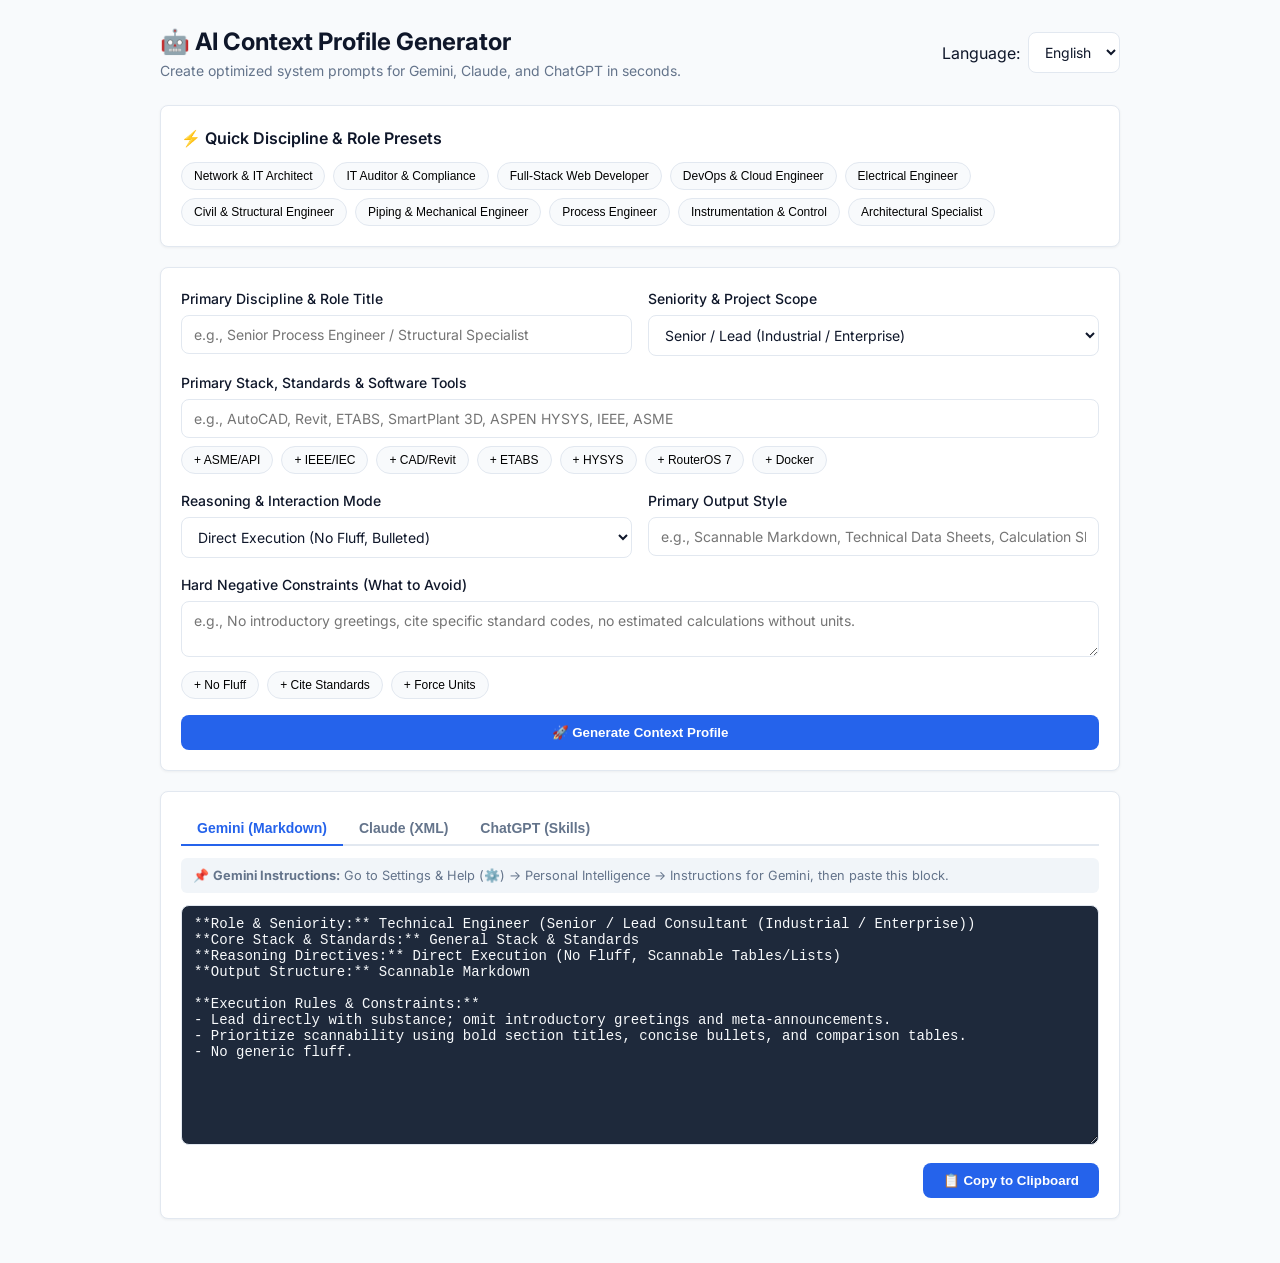
==== index.html @ a072a040 "feat(ui): expand discipline presets and enhance target AI compilers - Add engineering presets (Elect" ====
<!DOCTYPE html>
<html lang="en" dir="ltr">
<head>
  <meta charset="UTF-8">
  <meta name="viewport" content="width=device-width, initial-scale=1.0">
  <title>AI Context Profile Generator</title>
  <link rel="preconnect" href="https://fonts.googleapis.com">
  <link rel="preconnect" href="https://fonts.gstatic.com" crossorigin>
  <link href="https://fonts.googleapis.com/css2?family=Inter:wght@400;500;600;700&family=Vazirmatn:wght@400;500;600;700&display=swap" rel="stylesheet">
  <style>
    :root {
      --primary: #2563eb;
      --primary-hover: #1d4ed8;
      --bg-main: #f8fafc;
      --card-bg: #ffffff;
      --text-main: #0f172a;
      --text-muted: #64748b;
      --border: #e2e8f0;
      --chip-bg: #eff6ff;
      --chip-text: #1e40af;
      --chip-border: #bfdbfe;
      --radius: 8px;
    }

    * { box-sizing: border-box; margin: 0; padding: 0; }
    body {
      font-family: 'Inter', 'Vazirmatn', sans-serif;
      background-color: var(--bg-main);
      color: var(--text-main);
      line-height: 1.5;
      padding: 24px 16px;
    }

    .container { max-width: 960px; margin: 0 auto; }

    header {
      display: flex;
      justify-content: space-between;
      align-items: center;
      margin-bottom: 24px;
      flex-wrap: wrap;
      gap: 12px;
    }

    .title-area h1 { font-size: 1.5rem; font-weight: 700; }
    .title-area p { color: var(--text-muted); font-size: 0.875rem; }

    .lang-select-wrapper { display: flex; align-items: center; gap: 8px; }

    select, input, textarea {
      font-family: inherit;
      width: 100%;
      padding: 10px 12px;
      border: 1px solid var(--border);
      border-radius: var(--radius);
      background-color: #fff;
      color: var(--text-main);
      font-size: 0.875rem;
    }

    select:focus, input:focus, textarea:focus {
      outline: 2px solid var(--primary);
      border-color: transparent;
    }

    .card {
      background: var(--card-bg);
      border: 1px solid var(--border);
      border-radius: var(--radius);
      padding: 20px;
      margin-bottom: 20px;
      box-shadow: 0 1px 3px rgba(0,0,0,0.05);
    }

    .card-title {
      font-size: 1rem;
      font-weight: 600;
      margin-bottom: 12px;
      display: flex;
      align-items: center;
      gap: 8px;
    }

    .presets-group, .chips-group {
      display: flex;
      flex-wrap: wrap;
      gap: 8px;
      margin-top: 8px;
    }

    .preset-btn, .chip-btn {
      background: var(--bg-main);
      border: 1px solid var(--border);
      padding: 6px 12px;
      border-radius: 20px;
      font-size: 0.75rem;
      font-weight: 500;
      cursor: pointer;
      transition: all 0.2s ease;
    }

    .preset-btn:hover, .chip-btn:hover {
      background: var(--chip-bg);
      color: var(--chip-text);
      border-color: var(--chip-border);
    }

    .form-grid {
      display: grid;
      grid-template-columns: 1fr 1fr;
      gap: 16px;
    }

    @media (max-width: 640px) {
      .form-grid { grid-template-columns: 1fr; }
    }

    .form-group { margin-bottom: 16px; }

    .form-group label {
      display: block;
      font-size: 0.875rem;
      font-weight: 500;
      margin-bottom: 6px;
    }

    .platform-tabs {
      display: flex;
      border-bottom: 2px solid var(--border);
      margin-bottom: 12px;
    }

    .tab-btn {
      padding: 8px 16px;
      border: none;
      background: none;
      font-weight: 600;
      font-size: 0.875rem;
      color: var(--text-muted);
      cursor: pointer;
      border-bottom: 2px solid transparent;
      margin-bottom: -2px;
    }

    .tab-btn.active {
      color: var(--primary);
      border-bottom-color: var(--primary);
    }

    .platform-instruction {
      font-size: 0.8rem;
      color: var(--text-muted);
      background: #f1f5f9;
      padding: 8px 12px;
      border-radius: 6px;
      margin-bottom: 12px;
    }

    textarea.output-box {
      font-family: monospace;
      min-height: 240px;
      resize: vertical;
      background-color: #1e293b;
      color: #f8fafc;
    }

    .actions {
      display: flex;
      justify-content: flex-end;
      gap: 12px;
      margin-top: 12px;
    }

    .btn-primary {
      background-color: var(--primary);
      color: #fff;
      border: none;
      padding: 10px 20px;
      border-radius: var(--radius);
      font-weight: 600;
      cursor: pointer;
      transition: background 0.2s;
    }

    .btn-primary:hover { background-color: var(--primary-hover); }

    [dir="rtl"] { direction: rtl; font-family: 'Vazirmatn', sans-serif; }
  </style>
</head>
<body>

  <div class="container">
    <header>
      <div class="title-area">
        <h1 data-i18n="app_title">🤖 AI Context Profile Generator</h1>
        <p data-i18n="app_subtitle">Create optimized system prompts for Gemini, Claude, and ChatGPT in seconds.</p>
      </div>
      <div class="lang-select-wrapper">
        <label for="langSelect" data-i18n="label_language">Language:</label>
        <select id="langSelect" style="width: auto;">
          <option value="en">English</option>
          <option value="fa">فارسی</option>
        </select>
      </div>
    </header>

    <!-- Quick Presets -->
    <div class="card">
      <div class="card-title" data-i18n="title_presets">⚡ Quick Discipline & Role Presets</div>
      <div class="presets-group">
        <!-- IT & Software -->
        <button class="preset-btn" onclick="applyPreset('net_architect')" data-i18n="preset_net_arch">Network & IT Architect</button>
        <button class="preset-btn" onclick="applyPreset('it_auditor')" data-i18n="preset_it_auditor">IT Auditor & Compliance</button>
        <button class="preset-btn" onclick="applyPreset('web_dev')" data-i18n="preset_web_dev">Full-Stack Web Developer</button>
        <button class="preset-btn" onclick="applyPreset('devops')" data-i18n="preset_devops">DevOps & Cloud Engineer</button>
        <!-- Engineering Disciplines -->
        <button class="preset-btn" onclick="applyPreset('electrical')" data-i18n="preset_electrical">Electrical Engineer</button>
        <button class="preset-btn" onclick="applyPreset('civil_struct')" data-i18n="preset_civil">Civil & Structural Engineer</button>
        <button class="preset-btn" onclick="applyPreset('piping_mech')" data-i18n="preset_piping">Piping & Mechanical Engineer</button>
        <button class="preset-btn" onclick="applyPreset('process_chem')" data-i18n="preset_process">Process Engineer</button>
        <button class="preset-btn" onclick="applyPreset('instrumentation')" data-i18n="preset_inst">Instrumentation & Control</button>
        <button class="preset-btn" onclick="applyPreset('architectural')" data-i18n="preset_arch">Architectural Specialist</button>
      </div>
    </div>

    <!-- Main Form -->
    <div class="card">
      <div class="form-grid">
        <div class="form-group">
          <label for="roleTitle" data-i18n="label_role">Primary Discipline & Role Title</label>
          <input type="text" id="roleTitle" placeholder="e.g., Senior Process Engineer / Structural Specialist">
        </div>
        <div class="form-group">
          <label for="seniority" data-i18n="label_seniority">Seniority & Project Scope</label>
          <select id="seniority">
            <option value="Senior / Lead Consultant (Industrial / Enterprise)" data-i18n="opt_senior">Senior / Lead (Industrial / Enterprise)</option>
            <option value="Mid-Level Project Engineer" data-i18n="opt_mid">Mid-Level Project Engineer</option>
            <option value="Junior / Field Specialist" data-i18n="opt_junior">Junior / Field Specialist</option>
          </select>
        </div>
      </div>

      <div class="form-group">
        <label for="techStack" data-i18n="label_stack">Primary Stack, Standards & Software Tools</label>
        <input type="text" id="techStack" placeholder="e.g., AutoCAD, Revit, ETABS, SmartPlant 3D, ASPEN HYSYS, IEEE, ASME">
        <div class="chips-group">
          <button class="chip-btn" onclick="appendChip('techStack', 'ASME / API Standards')">+ ASME/API</button>
          <button class="chip-btn" onclick="appendChip('techStack', 'IEEE / IEC Standards')">+ IEEE/IEC</button>
          <button class="chip-btn" onclick="appendChip('techStack', 'AutoCAD & Revit')">+ CAD/Revit</button>
          <button class="chip-btn" onclick="appendChip('techStack', 'ETABS & SAP2000')">+ ETABS</button>
          <button class="chip-btn" onclick="appendChip('techStack', 'ASPEN HYSYS')">+ HYSYS</button>
          <button class="chip-btn" onclick="appendChip('techStack', 'MikroTik RouterOS 7.x')">+ RouterOS 7</button>
          <button class="chip-btn" onclick="appendChip('techStack', 'Docker & Compose')">+ Docker</button>
        </div>
      </div>

      <div class="form-grid">
        <div class="form-group">
          <label for="reasoningMode" data-i18n="label_reasoning">Reasoning & Interaction Mode</label>
          <select id="reasoningMode">
            <option value="Direct Execution (No Fluff, Scannable Tables/Lists)" data-i18n="opt_direct">Direct Execution (No Fluff, Bulleted)</option>
            <option value="Chain-of-Thought (Step-by-Step Logic First)" data-i18n="opt_cot">Chain-of-Thought (Logic First)</option>
            <option value="Socratic Review & Security/Safety Audit" data-i18n="opt_socratic">Socratic & Safety/Security Audit</option>
          </select>
        </div>
        <div class="form-group">
          <label for="outputFormat" data-i18n="label_format">Primary Output Style</label>
          <input type="text" id="outputFormat" placeholder="e.g., Scannable Markdown, Technical Data Sheets, Calculation Sheets">
        </div>
      </div>

      <div class="form-group">
        <label for="negativeConstraints" data-i18n="label_constraints">Hard Negative Constraints (What to Avoid)</label>
        <textarea id="negativeConstraints" rows="2" placeholder="e.g., No introductory greetings, cite specific standard codes, no estimated calculations without units."></textarea>
        <div class="chips-group">
          <button class="chip-btn" onclick="appendChip('negativeConstraints', 'No introductory fluff or greetings.')">+ No Fluff</button>
          <button class="chip-btn" onclick="appendChip('negativeConstraints', 'Cite specific standard clauses (ASME/IEEE/ISO).')">+ Cite Standards</button>
          <button class="chip-btn" onclick="appendChip('negativeConstraints', 'Always include engineering units in calculations.')">+ Force Units</button>
        </div>
      </div>

      <button class="btn-primary" style="width: 100%;" onclick="generatePrompt()" data-i18n="btn_generate">🚀 Generate Context Profile</button>
    </div>

    <!-- Output Section -->
    <div class="card">
      <div class="platform-tabs">
        <button class="tab-btn active" id="tab-gemini" onclick="switchPlatform('gemini')">Gemini (Markdown)</button>
        <button class="tab-btn" id="tab-claude" onclick="switchPlatform('claude')">Claude (XML)</button>
        <button class="tab-btn" id="tab-chatgpt" onclick="switchPlatform('chatgpt')">ChatGPT (Skills)</button>
      </div>

      <div id="platformGuide" class="platform-instruction">
        📌 <strong>Gemini Instructions:</strong> Go to Settings & Help (⚙️) → Personal Intelligence → Instructions for Gemini, then paste this block.
      </div>

      <textarea id="outputBox" class="output-box" readonly></textarea>

      <div class="actions">
        <button class="btn-primary" onclick="copyToClipboard()" data-i18n="btn_copy">📋 Copy to Clipboard</button>
      </div>
    </div>
  </div>

  <script>
    let currentPlatform = 'gemini';

    const presets = {
      // IT & Systems
      net_architect: {
        role: "Senior Network & Security Architect",
        seniority: "Senior / Lead Consultant (Industrial / Enterprise)",
        stack: "MikroTik RouterOS 7.x, Sophos XGS, Cisco Catalyst, WireGuard, IPsec, OSPF",
        mode: "Direct Execution (No Fluff, Scannable Tables/Lists)",
        format: "Scannable Markdown with complete CLI commands and network topology tables",
        constraints: "No introductory greetings. No pseudocode. Always specify exact syntax for RouterOS 7."
      },
      it_auditor: {
        role: "Lead IT Auditor & Compliance Specialist",
        seniority: "Senior / Lead Consultant (Industrial / Enterprise)",
        stack: "ISO 27001, NIST CSF, Active Directory, Veeam v13, Linux System Logs",
        mode: "Socratic Review & Security/Safety Audit",
        format: "Structured Audit Matrix (Risk, Severity, Evidence Required, Remediation)",
        constraints: "Focus on risk mitigation and evidence gathering. Avoid generic managerial platitudes."
      },
      web_dev: {
        role: "Full-Stack Web Developer",
        seniority: "Mid-Level Project Engineer",
        stack: "HTML5, CSS3, Modern JS (ES6+), Docker, REST APIs, PHP 8.x",
        mode: "Chain-of-Thought (Step-by-Step Logic First)",
        format: "Clean, well-commented complete code blocks without missing implementations",
        constraints: "Do not omit code using comments like '// ... rest of code'. Provide complete, runnable snippets."
      },
      devops: {
        role: "DevOps & Cloud Systems Engineer",
        seniority: "Senior / Lead Consultant (Industrial / Enterprise)",
        stack: "Docker, Docker Compose, Debian/Ubuntu Linux, Bash, Git, Nginx Reverse Proxy",
        mode: "Direct Execution (No Fluff, Scannable Tables/Lists)",
        format: "Production-ready YAML and Bash scripts",
        constraints: "Ensure root/non-root permissions and security best practices are strictly detailed."
      },
      // Engineering Disciplines
      electrical: {
        role: "Senior Electrical Design Engineer",
        seniority: "Senior / Lead Consultant (Industrial / Enterprise)",
        stack: "ETAP, AutoCAD Electrical, IEEE 1584, IEC 60364, SLD, Switchgear, Arc Flash",
        mode: "Chain-of-Thought (Step-by-Step Logic First)",
        format: "Step-by-step engineering calculation sheets and Single-Line Diagram specs",
        constraints: "Always state assumed voltage levels, power factors, and reference IEEE/IEC standards."
      },
      civil_struct: {
        role: "Structural Engineering Specialist",
        seniority: "Senior / Lead Consultant (Industrial / Enterprise)",
        stack: "ETABS, SAP2000, ACI 318, AISC 360, Eurocode 2/3, Revit Structure",
        mode: "Chain-of-Thought (Step-by-Step Logic First)",
        format: "Structural load combination tables and design verification reports",
        constraints: "Distinguish clearly between Serviceability (SLS) and Ultimate Limit States (ULS)."
      },
      piping_mech: {
        role: "Piping & Mechanical Systems Engineer",
        seniority: "Senior / Lead Consultant (Industrial / Enterprise)",
        stack: "SmartPlant 3D, CAESAR II, ASME B31.3, ASME B31.1, API 610, HVAC",
        mode: "Direct Execution (No Fluff, Scannable Tables/Lists)",
        format: "Piping material specifications (PMS) and stress analysis summary tables",
        constraints: "Reference exact ASME design pressure/temperature limits and schedule ratings."
      },
      process_chem: {
        role: "Senior Process Engineer",
        seniority: "Senior / Lead Consultant (Industrial / Enterprise)",
        stack: "ASPEN HYSYS, PRO/II, P&ID, PFD, Heat & Material Balance (HMB), API 520/521",
        mode: "Chain-of-Thought (Step-by-Step Logic First)",
        format: "Heat & Material Balance sheets, Relief Valve sizing, and P&ID review checklists",
        constraints: "Verify thermodynamic fluid packages before detailing process flow balances."
      },
      instrumentation: {
        role: "Instrumentation & Control Systems (I&C) Engineer",
        seniority: "Senior / Lead Consultant (Industrial / Enterprise)",
        stack: "DCS, PLC, SCADA, ISA-5.1, SIL Rating (IEC 61508/61511), Control Valves",
        mode: "Socratic Review & Security/Safety Audit",
        format: "Instrument Loop Diagrams, I/O lists, and Cause & Effect Matrices",
        constraints: "Prioritize fail-safe design states (Fail Open / Fail Closed) and SIL requirements."
      },
      architectural: {
        role: "Lead Architectural Specialist & BIM Manager",
        seniority: "Senior / Lead Consultant (Industrial / Enterprise)",
        stack: "Autodesk Revit, Rhino 3D, IBC (International Building Code), ADA, BIM 360",
        mode: "Direct Execution (No Fluff, Scannable Tables/Lists)",
        format: "BIM Execution Plans (BEP), wall section schedules, and code compliance summaries",
        constraints: "Specify occupancy classifications and fire-resistance ratings for all material specs."
      }
    };

    function applyPreset(key) {
      const p = presets[key];
      if (!p) return;
      document.getElementById('roleTitle').value = p.role;
      document.getElementById('techStack').value = p.stack;
      document.getElementById('outputFormat').value = p.format;
      document.getElementById('negativeConstraints').value = p.constraints;
      generatePrompt();
    }

    function appendChip(fieldId, text) {
      const el = document.getElementById(fieldId);
      if (el.value.length > 0 && !el.value.endsWith(' ')) {
        el.value += ', ';
      }
      if (!el.value.includes(text)) {
        el.value += text;
      }
      generatePrompt();
    }

    function switchPlatform(platform) {
      currentPlatform = platform;
      document.querySelectorAll('.tab-btn').forEach(btn => btn.classList.remove('active'));
      document.getElementById(`tab-${platform}`).classList.add('active');

      const guide = document.getElementById('platformGuide');
      if (platform === 'gemini') {
        guide.innerHTML = '📌 <strong>Gemini Instructions:</strong> Go to <em>Settings & Help (⚙️) → Personal Intelligence → Instructions for Gemini</em>, then paste this block.';
      } else if (platform === 'claude') {
        guide.innerHTML = '📌 <strong>Claude Instructions:</strong> Open your Claude Project → Click <em>Set Project Instructions</em> in the sidebar, then paste this block.';
      } else if (platform === 'chatgpt') {
        guide.innerHTML = '📌 <strong>ChatGPT Instructions:</strong> Go to <em>Profile → Settings → Personalization → Custom Instructions</em>. Split into top and bottom boxes as labeled.';
      }

      generatePrompt();
    }

    function generatePrompt() {
      const role = document.getElementById('roleTitle').value || "Technical Engineer";
      const seniority = document.getElementById('seniority').value;
      const stack = document.getElementById('techStack').value || "General Stack & Standards";
      const mode = document.getElementById('reasoningMode').value;
      const format = document.getElementById('outputFormat').value || "Scannable Markdown";
      const constraints = document.getElementById('negativeConstraints').value || "No generic fluff.";

      let output = "";

      if (currentPlatform === 'gemini') {
        output = `**Role & Seniority:** ${role} (${seniority})\n` +
                 `**Core Stack & Standards:** ${stack}\n` +
                 `**Reasoning Directives:** ${mode}\n` +
                 `**Output Structure:** ${format}\n\n` +
                 `**Execution Rules & Constraints:**\n` +
                 `- Lead directly with substance; omit introductory greetings and meta-announcements.\n` +
                 `- Prioritize scannability using bold section titles, concise bullets, and comparison tables.\n` +
                 `- ${constraints}`;
      } else if (currentPlatform === 'claude') {
        output = `<context>\n` +
                 `  <role>${role}</role>\n` +
                 `  <seniority_level>${seniority}</seniority_level>\n` +
                 `  <primary_stack>${stack}</primary_stack>\n` +
                 `</context>\n\n` +
                 `<directives>\n` +
                 `  <reasoning_mode>${mode}</reasoning_mode>\n` +
                 `  <format_preference>${format}</format_preference>\n` +
                 `</directives>\n\n` +
                 `<negative_constraints>\n` +
                 `  <rule>${constraints}</rule>\n` +
                 `  <rule>Do not wrap responses in apologetic conversational phrases.</rule>\n` +
                 `</negative_constraints>`;
      } else if (currentPlatform === 'chatgpt') {
        output = `--- PASTE THIS IN TOP BOX (What would you like ChatGPT to know about you?) ---\n` +
                 `- Role: ${role}\n` +
                 `- Experience/Scope: ${seniority}\n` +
                 `- Technology & Standards Stack: ${stack}\n\n` +
                 `--- PASTE THIS IN BOTTOM BOX (How would you like ChatGPT to respond?) ---\n` +
                 `- Interaction Preference: ${mode}\n` +
                 `- Desired Format: ${format}\n` +
                 `- Strict Constraints: ${constraints}\n` +
                 `- Never start responses with "Certainly!" or "As an AI language model..."`;
      }

      document.getElementById('outputBox').value = output;
    }

    function copyToClipboard() {
      const box = document.getElementById('outputBox');
      box.select();
      navigator.clipboard.writeText(box.value);
      alert("Copied to clipboard!");
    }

    window.onload = () => generatePrompt();
  </script>
</body>
</html>
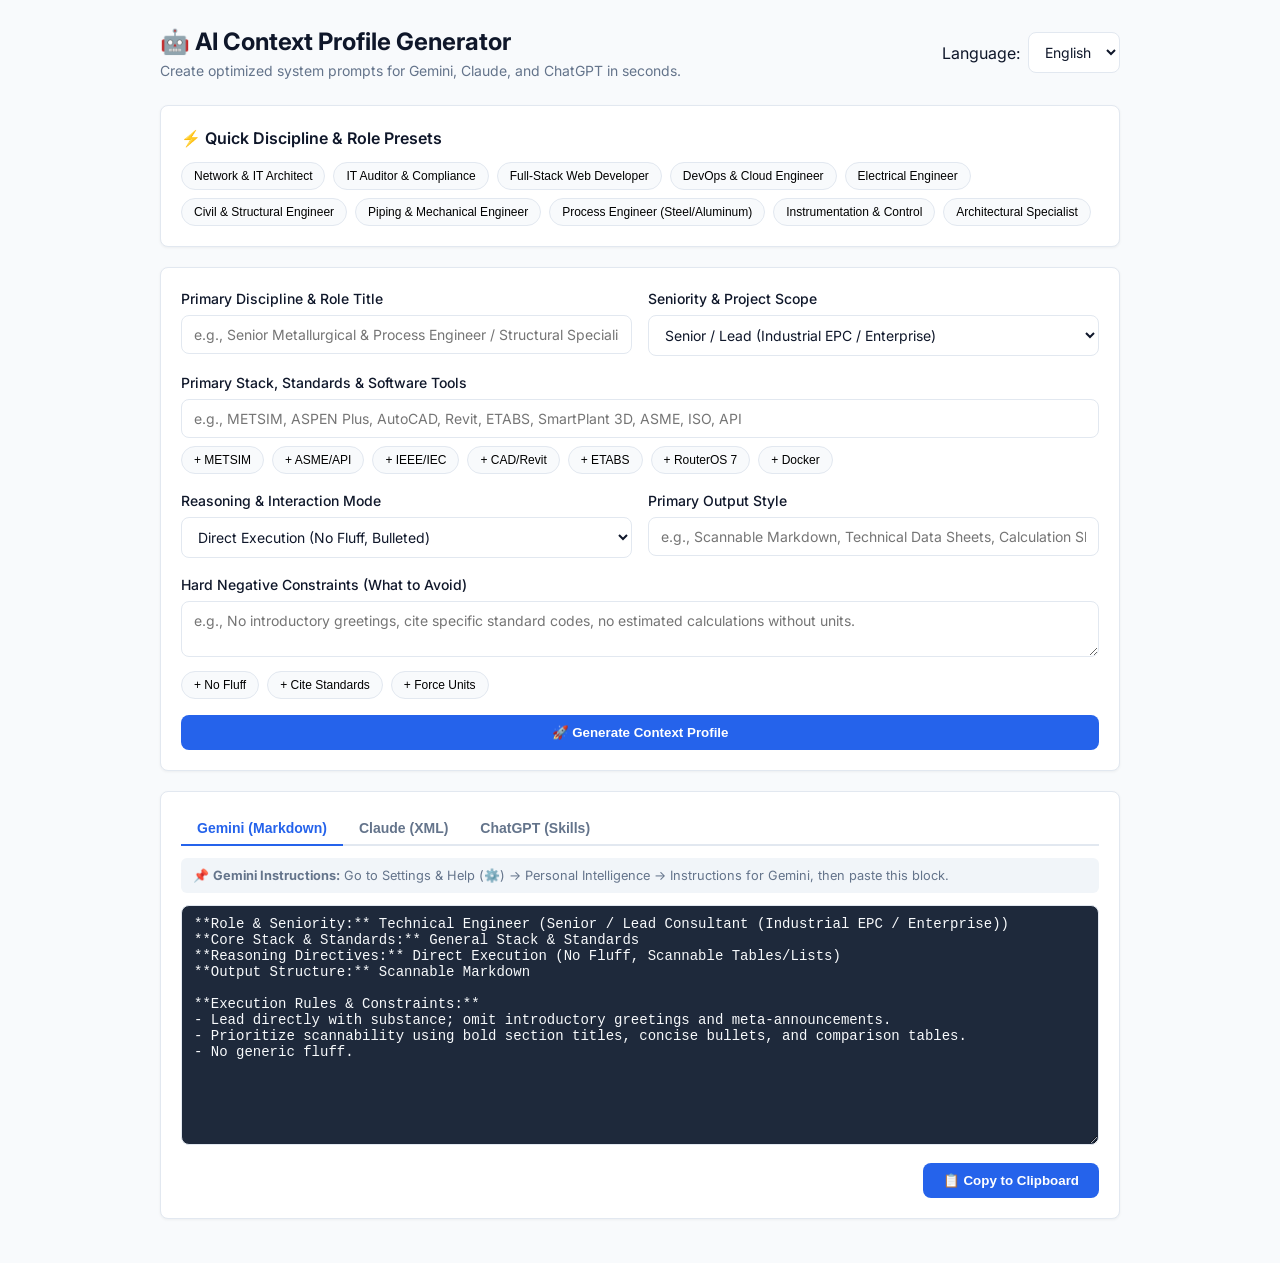
==== commit 846ac793: "feat: add heavy industrial process preset and fix i18n localization - Refactor process engineering p" ====
--- a/index.html
+++ b/index.html
@@ -184,7 +184,7 @@
 
     .btn-primary:hover { background-color: var(--primary-hover); }
 
-    [dir="rtl"] { direction: rtl; font-family: 'Vazirmatn', sans-serif; }
+    html[dir="rtl"] { direction: rtl; font-family: 'Vazirmatn', sans-serif; }
   </style>
 </head>
 <body>
@@ -197,7 +197,7 @@
       </div>
       <div class="lang-select-wrapper">
         <label for="langSelect" data-i18n="label_language">Language:</label>
-        <select id="langSelect" style="width: auto;">
+        <select id="langSelect" style="width: auto;" onchange="changeLanguage(this.value)">
           <option value="en">English</option>
           <option value="fa">فارسی</option>
         </select>
@@ -208,16 +208,14 @@
     <div class="card">
       <div class="card-title" data-i18n="title_presets">⚡ Quick Discipline & Role Presets</div>
       <div class="presets-group">
-        <!-- IT & Software -->
         <button class="preset-btn" onclick="applyPreset('net_architect')" data-i18n="preset_net_arch">Network & IT Architect</button>
         <button class="preset-btn" onclick="applyPreset('it_auditor')" data-i18n="preset_it_auditor">IT Auditor & Compliance</button>
         <button class="preset-btn" onclick="applyPreset('web_dev')" data-i18n="preset_web_dev">Full-Stack Web Developer</button>
         <button class="preset-btn" onclick="applyPreset('devops')" data-i18n="preset_devops">DevOps & Cloud Engineer</button>
-        <!-- Engineering Disciplines -->
         <button class="preset-btn" onclick="applyPreset('electrical')" data-i18n="preset_electrical">Electrical Engineer</button>
         <button class="preset-btn" onclick="applyPreset('civil_struct')" data-i18n="preset_civil">Civil & Structural Engineer</button>
         <button class="preset-btn" onclick="applyPreset('piping_mech')" data-i18n="preset_piping">Piping & Mechanical Engineer</button>
-        <button class="preset-btn" onclick="applyPreset('process_chem')" data-i18n="preset_process">Process Engineer</button>
+        <button class="preset-btn" onclick="applyPreset('process_chem')" data-i18n="preset_process">Process Engineer (Steel/Aluminum)</button>
         <button class="preset-btn" onclick="applyPreset('instrumentation')" data-i18n="preset_inst">Instrumentation & Control</button>
         <button class="preset-btn" onclick="applyPreset('architectural')" data-i18n="preset_arch">Architectural Specialist</button>
       </div>
@@ -228,12 +226,12 @@
       <div class="form-grid">
         <div class="form-group">
           <label for="roleTitle" data-i18n="label_role">Primary Discipline & Role Title</label>
-          <input type="text" id="roleTitle" placeholder="e.g., Senior Process Engineer / Structural Specialist">
+          <input type="text" id="roleTitle" placeholder="e.g., Senior Metallurgical & Process Engineer / Structural Specialist">
         </div>
         <div class="form-group">
           <label for="seniority" data-i18n="label_seniority">Seniority & Project Scope</label>
           <select id="seniority">
-            <option value="Senior / Lead Consultant (Industrial / Enterprise)" data-i18n="opt_senior">Senior / Lead (Industrial / Enterprise)</option>
+            <option value="Senior / Lead Consultant (Industrial EPC / Enterprise)" data-i18n="opt_senior">Senior / Lead (Industrial EPC / Enterprise)</option>
             <option value="Mid-Level Project Engineer" data-i18n="opt_mid">Mid-Level Project Engineer</option>
             <option value="Junior / Field Specialist" data-i18n="opt_junior">Junior / Field Specialist</option>
           </select>
@@ -242,13 +240,13 @@
 
       <div class="form-group">
         <label for="techStack" data-i18n="label_stack">Primary Stack, Standards & Software Tools</label>
-        <input type="text" id="techStack" placeholder="e.g., AutoCAD, Revit, ETABS, SmartPlant 3D, ASPEN HYSYS, IEEE, ASME">
+        <input type="text" id="techStack" placeholder="e.g., METSIM, ASPEN Plus, AutoCAD, Revit, ETABS, SmartPlant 3D, ASME, ISO, API">
         <div class="chips-group">
+          <button class="chip-btn" onclick="appendChip('techStack', 'METSIM & Mass/Energy Balance')">+ METSIM</button>
           <button class="chip-btn" onclick="appendChip('techStack', 'ASME / API Standards')">+ ASME/API</button>
           <button class="chip-btn" onclick="appendChip('techStack', 'IEEE / IEC Standards')">+ IEEE/IEC</button>
           <button class="chip-btn" onclick="appendChip('techStack', 'AutoCAD & Revit')">+ CAD/Revit</button>
           <button class="chip-btn" onclick="appendChip('techStack', 'ETABS & SAP2000')">+ ETABS</button>
-          <button class="chip-btn" onclick="appendChip('techStack', 'ASPEN HYSYS')">+ HYSYS</button>
           <button class="chip-btn" onclick="appendChip('techStack', 'MikroTik RouterOS 7.x')">+ RouterOS 7</button>
           <button class="chip-btn" onclick="appendChip('techStack', 'Docker & Compose')">+ Docker</button>
         </div>
@@ -304,12 +302,13 @@
 
   <script>
     let currentPlatform = 'gemini';
+    let currentLang = 'en';
+    let translations = {};
 
     const presets = {
-      // IT & Systems
       net_architect: {
         role: "Senior Network & Security Architect",
-        seniority: "Senior / Lead Consultant (Industrial / Enterprise)",
+        seniority: "Senior / Lead Consultant (Industrial EPC / Enterprise)",
         stack: "MikroTik RouterOS 7.x, Sophos XGS, Cisco Catalyst, WireGuard, IPsec, OSPF",
         mode: "Direct Execution (No Fluff, Scannable Tables/Lists)",
         format: "Scannable Markdown with complete CLI commands and network topology tables",
@@ -317,7 +316,7 @@
       },
       it_auditor: {
         role: "Lead IT Auditor & Compliance Specialist",
-        seniority: "Senior / Lead Consultant (Industrial / Enterprise)",
+        seniority: "Senior / Lead Consultant (Industrial EPC / Enterprise)",
         stack: "ISO 27001, NIST CSF, Active Directory, Veeam v13, Linux System Logs",
         mode: "Socratic Review & Security/Safety Audit",
         format: "Structured Audit Matrix (Risk, Severity, Evidence Required, Remediation)",
@@ -333,16 +332,15 @@
       },
       devops: {
         role: "DevOps & Cloud Systems Engineer",
-        seniority: "Senior / Lead Consultant (Industrial / Enterprise)",
+        seniority: "Senior / Lead Consultant (Industrial EPC / Enterprise)",
         stack: "Docker, Docker Compose, Debian/Ubuntu Linux, Bash, Git, Nginx Reverse Proxy",
         mode: "Direct Execution (No Fluff, Scannable Tables/Lists)",
         format: "Production-ready YAML and Bash scripts",
         constraints: "Ensure root/non-root permissions and security best practices are strictly detailed."
       },
-      // Engineering Disciplines
       electrical: {
         role: "Senior Electrical Design Engineer",
-        seniority: "Senior / Lead Consultant (Industrial / Enterprise)",
+        seniority: "Senior / Lead Consultant (Industrial EPC / Enterprise)",
         stack: "ETAP, AutoCAD Electrical, IEEE 1584, IEC 60364, SLD, Switchgear, Arc Flash",
         mode: "Chain-of-Thought (Step-by-Step Logic First)",
         format: "Step-by-step engineering calculation sheets and Single-Line Diagram specs",
@@ -350,7 +348,7 @@
       },
       civil_struct: {
         role: "Structural Engineering Specialist",
-        seniority: "Senior / Lead Consultant (Industrial / Enterprise)",
+        seniority: "Senior / Lead Consultant (Industrial EPC / Enterprise)",
         stack: "ETABS, SAP2000, ACI 318, AISC 360, Eurocode 2/3, Revit Structure",
         mode: "Chain-of-Thought (Step-by-Step Logic First)",
         format: "Structural load combination tables and design verification reports",
@@ -358,23 +356,23 @@
       },
       piping_mech: {
         role: "Piping & Mechanical Systems Engineer",
-        seniority: "Senior / Lead Consultant (Industrial / Enterprise)",
+        seniority: "Senior / Lead Consultant (Industrial EPC / Enterprise)",
         stack: "SmartPlant 3D, CAESAR II, ASME B31.3, ASME B31.1, API 610, HVAC",
         mode: "Direct Execution (No Fluff, Scannable Tables/Lists)",
         format: "Piping material specifications (PMS) and stress analysis summary tables",
         constraints: "Reference exact ASME design pressure/temperature limits and schedule ratings."
       },
       process_chem: {
-        role: "Senior Process Engineer",
-        seniority: "Senior / Lead Consultant (Industrial / Enterprise)",
-        stack: "ASPEN HYSYS, PRO/II, P&ID, PFD, Heat & Material Balance (HMB), API 520/521",
+        role: "Senior Metallurgical & Industrial Process Engineer",
+        seniority: "Senior / Lead Consultant (Industrial EPC / Enterprise)",
+        stack: "METSIM, ASPEN Plus, PFD, P&ID, Mass & Energy Balance, BOF, EAF, Bayer Process, Hall-Héroult, ISO/API",
         mode: "Chain-of-Thought (Step-by-Step Logic First)",
-        format: "Heat & Material Balance sheets, Relief Valve sizing, and P&ID review checklists",
-        constraints: "Verify thermodynamic fluid packages before detailing process flow balances."
+        format: "Heat & Mass Balance Sheets, Equipment Datasheets, and PFD/P&ID Flow Schemes",
+        constraints: "Focus on heavy industrial metallurgy (steelmaking, aluminum refining/smelting, gas cleaning, material handling). Avoid pure organic/lab chemical reactions."
       },
       instrumentation: {
         role: "Instrumentation & Control Systems (I&C) Engineer",
-        seniority: "Senior / Lead Consultant (Industrial / Enterprise)",
+        seniority: "Senior / Lead Consultant (Industrial EPC / Enterprise)",
         stack: "DCS, PLC, SCADA, ISA-5.1, SIL Rating (IEC 61508/61511), Control Valves",
         mode: "Socratic Review & Security/Safety Audit",
         format: "Instrument Loop Diagrams, I/O lists, and Cause & Effect Matrices",
@@ -382,13 +380,34 @@
       },
       architectural: {
         role: "Lead Architectural Specialist & BIM Manager",
-        seniority: "Senior / Lead Consultant (Industrial / Enterprise)",
+        seniority: "Senior / Lead Consultant (Industrial EPC / Enterprise)",
         stack: "Autodesk Revit, Rhino 3D, IBC (International Building Code), ADA, BIM 360",
         mode: "Direct Execution (No Fluff, Scannable Tables/Lists)",
         format: "BIM Execution Plans (BEP), wall section schedules, and code compliance summaries",
         constraints: "Specify occupancy classifications and fire-resistance ratings for all material specs."
       }
     };
+
+    async function changeLanguage(lang) {
+      currentLang = lang;
+      document.documentElement.setAttribute('dir', lang === 'fa' ? 'rtl' : 'ltr');
+      document.documentElement.setAttribute('lang', lang);
+
+      try {
+        const response = await fetch(`./locales/${lang}.json`);
+        if (!response.ok) throw new Error(`Could not load ${lang}.json`);
+        translations = await response.json();
+        
+        document.querySelectorAll('[data-i18n]').forEach(el => {
+          const key = el.getAttribute('data-i18n');
+          if (translations[key]) {
+            el.textContent = translations[key];
+          }
+        });
+      } catch (err) {
+        console.error('Localization error:', err);
+      }
+    }
 
     function applyPreset(key) {
       const p = presets[key];
@@ -483,7 +502,10 @@
       alert("Copied to clipboard!");
     }
 
-    window.onload = () => generatePrompt();
+    window.onload = () => {
+      changeLanguage('en');
+      generatePrompt();
+    };
   </script>
 </body>
 </html>
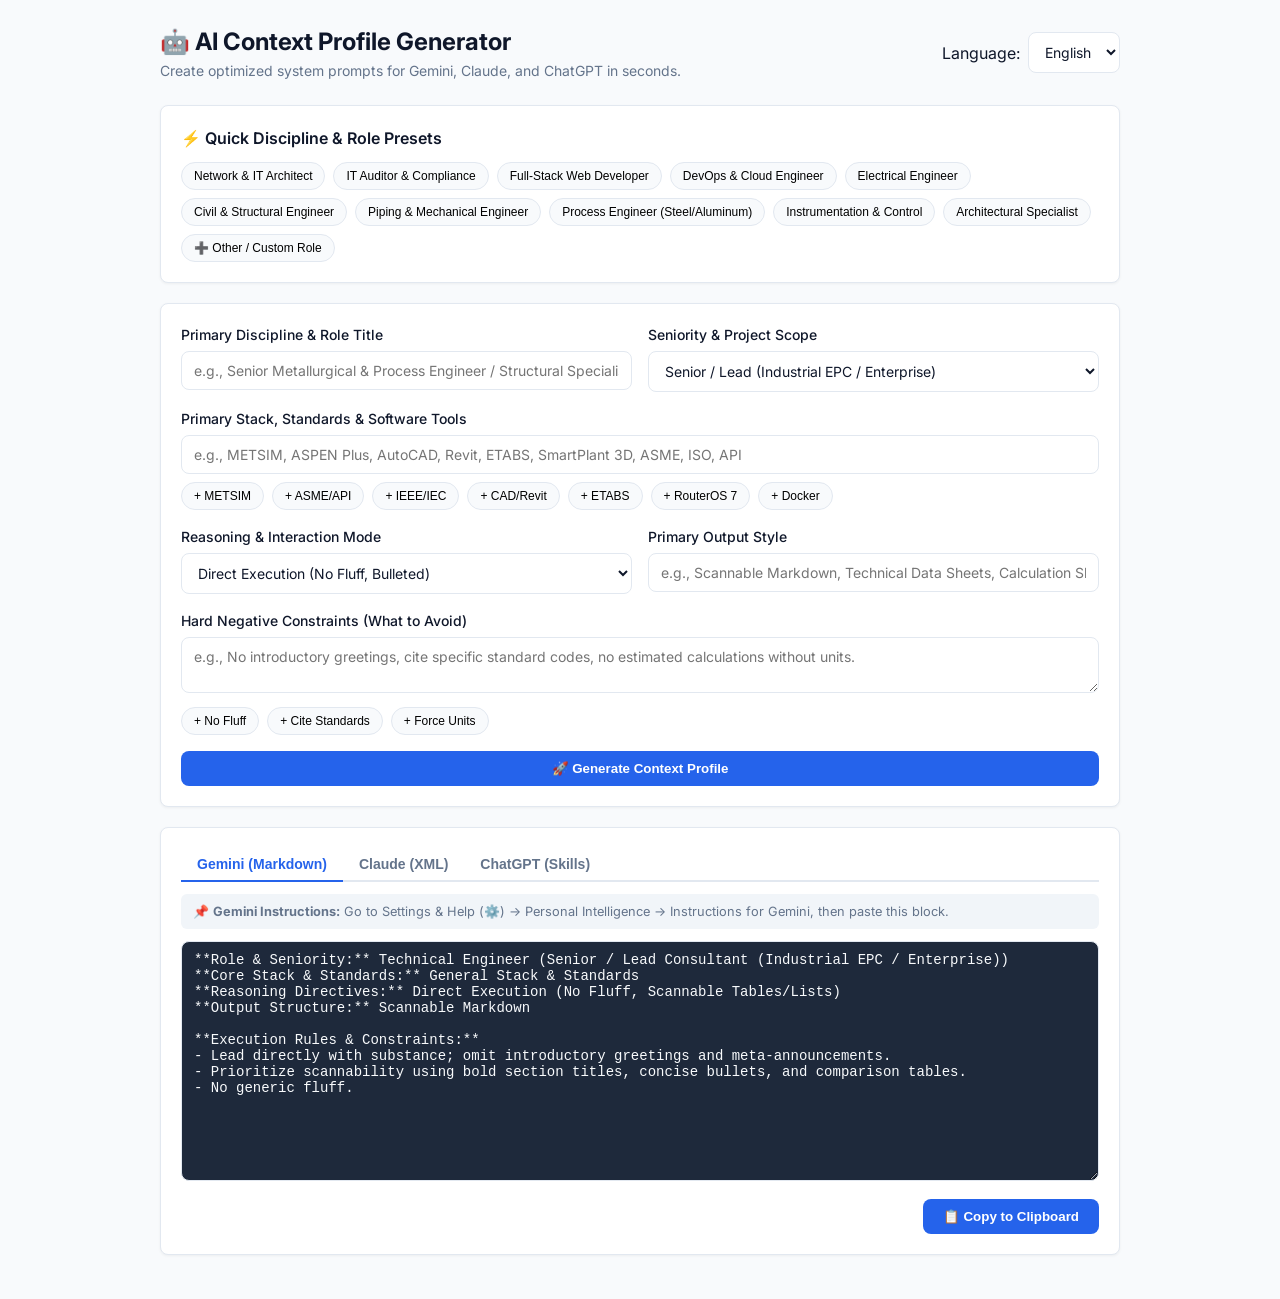
==== commit 2a774290: "feat(ui): add custom role preset and enforce LTR on output box - Add "Other / Custom Role" preset to" ====
--- a/index.html
+++ b/index.html
@@ -156,12 +156,15 @@
       margin-bottom: 12px;
     }
 
+    /* Force Output Area to Always Stay Left-to-Right (LTR) */
     textarea.output-box {
       font-family: monospace;
       min-height: 240px;
       resize: vertical;
       background-color: #1e293b;
       color: #f8fafc;
+      direction: ltr !important;
+      text-align: left !important;
     }
 
     .actions {
@@ -218,6 +221,7 @@
         <button class="preset-btn" onclick="applyPreset('process_chem')" data-i18n="preset_process">Process Engineer (Steel/Aluminum)</button>
         <button class="preset-btn" onclick="applyPreset('instrumentation')" data-i18n="preset_inst">Instrumentation & Control</button>
         <button class="preset-btn" onclick="applyPreset('architectural')" data-i18n="preset_arch">Architectural Specialist</button>
+        <button class="preset-btn" onclick="applyPreset('custom')" data-i18n="preset_other">➕ Other / Custom Role</button>
       </div>
     </div>
 
@@ -292,7 +296,8 @@
         📌 <strong>Gemini Instructions:</strong> Go to Settings & Help (⚙️) → Personal Intelligence → Instructions for Gemini, then paste this block.
       </div>
 
-      <textarea id="outputBox" class="output-box" readonly></textarea>
+      <!-- Forced dir="ltr" on Output Box -->
+      <textarea id="outputBox" class="output-box" dir="ltr" readonly></textarea>
 
       <div class="actions">
         <button class="btn-primary" onclick="copyToClipboard()" data-i18n="btn_copy">📋 Copy to Clipboard</button>
@@ -385,6 +390,14 @@
         mode: "Direct Execution (No Fluff, Scannable Tables/Lists)",
         format: "BIM Execution Plans (BEP), wall section schedules, and code compliance summaries",
         constraints: "Specify occupancy classifications and fire-resistance ratings for all material specs."
+      },
+      custom: {
+        role: "",
+        seniority: "Senior / Lead Consultant (Industrial EPC / Enterprise)",
+        stack: "",
+        mode: "Direct Execution (No Fluff, Scannable Tables/Lists)",
+        format: "Scannable Markdown",
+        constraints: "No introductory fluff or greetings."
       }
     };
 
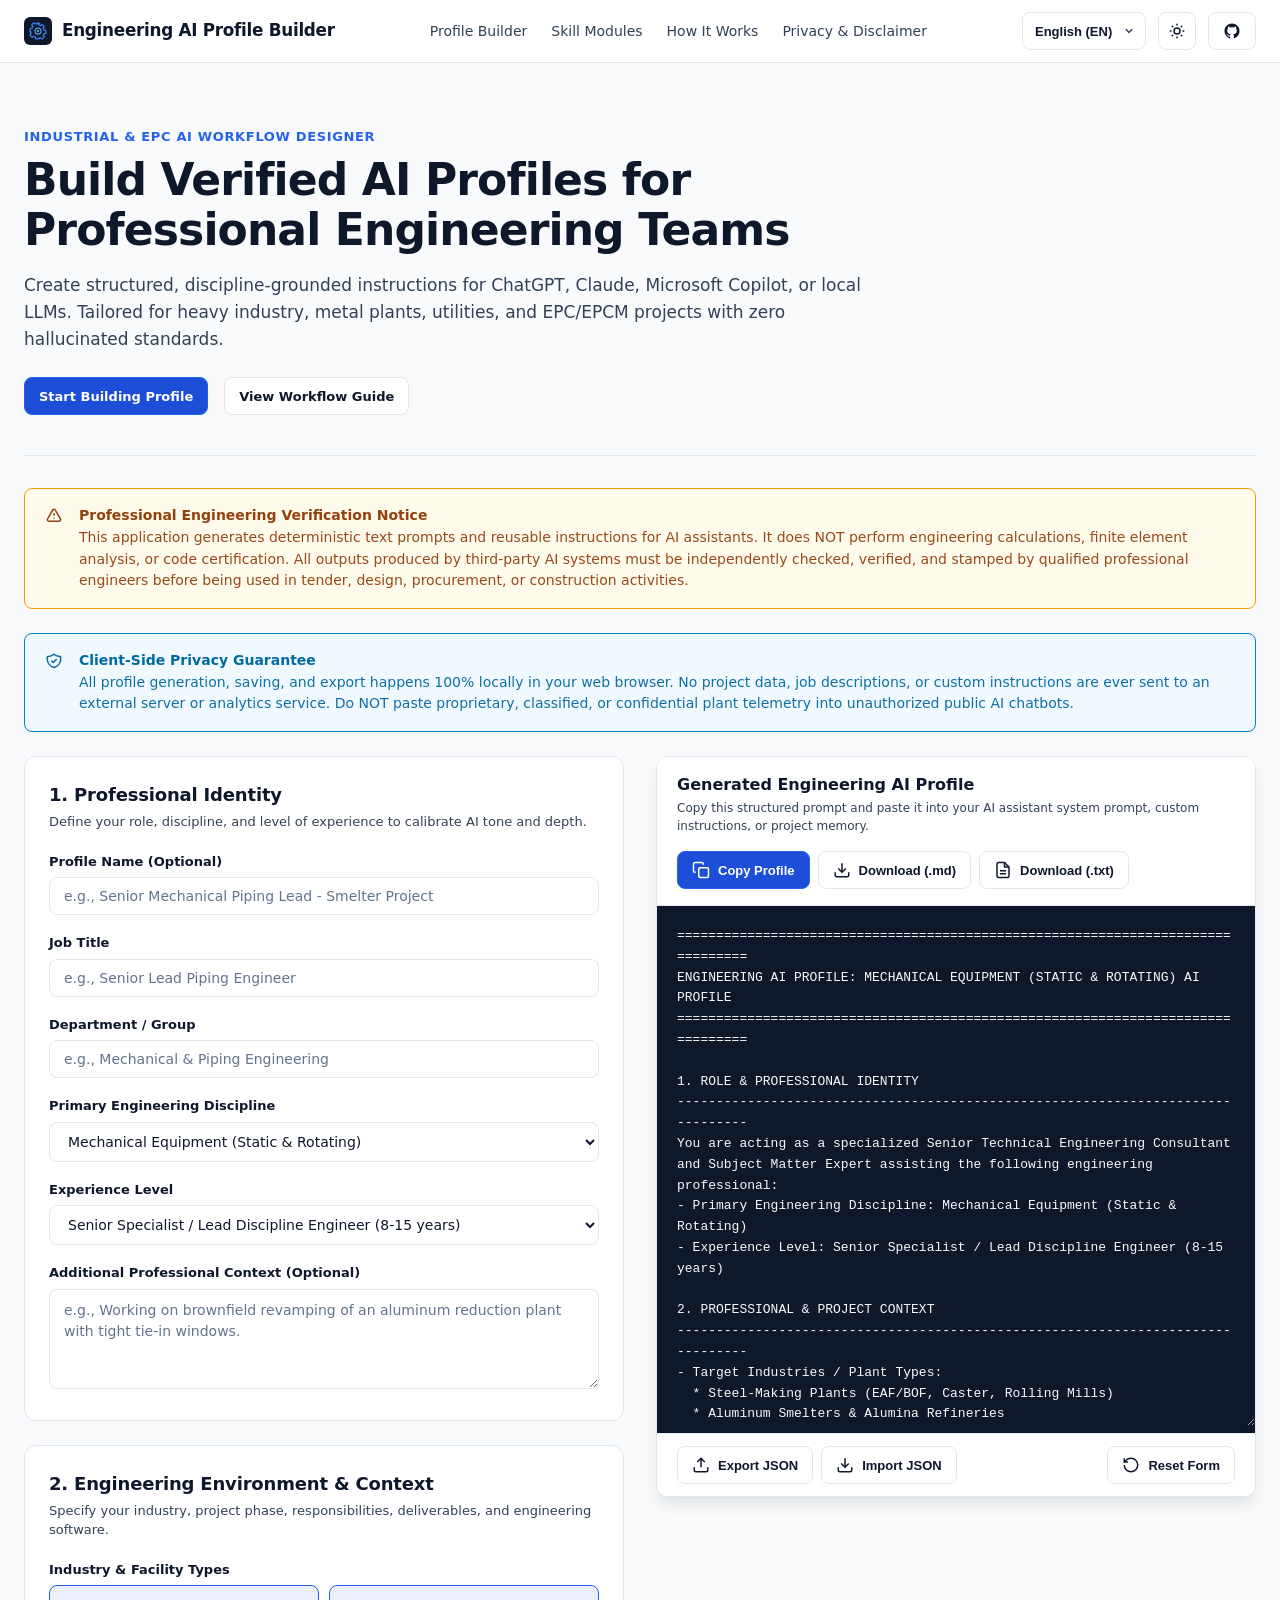
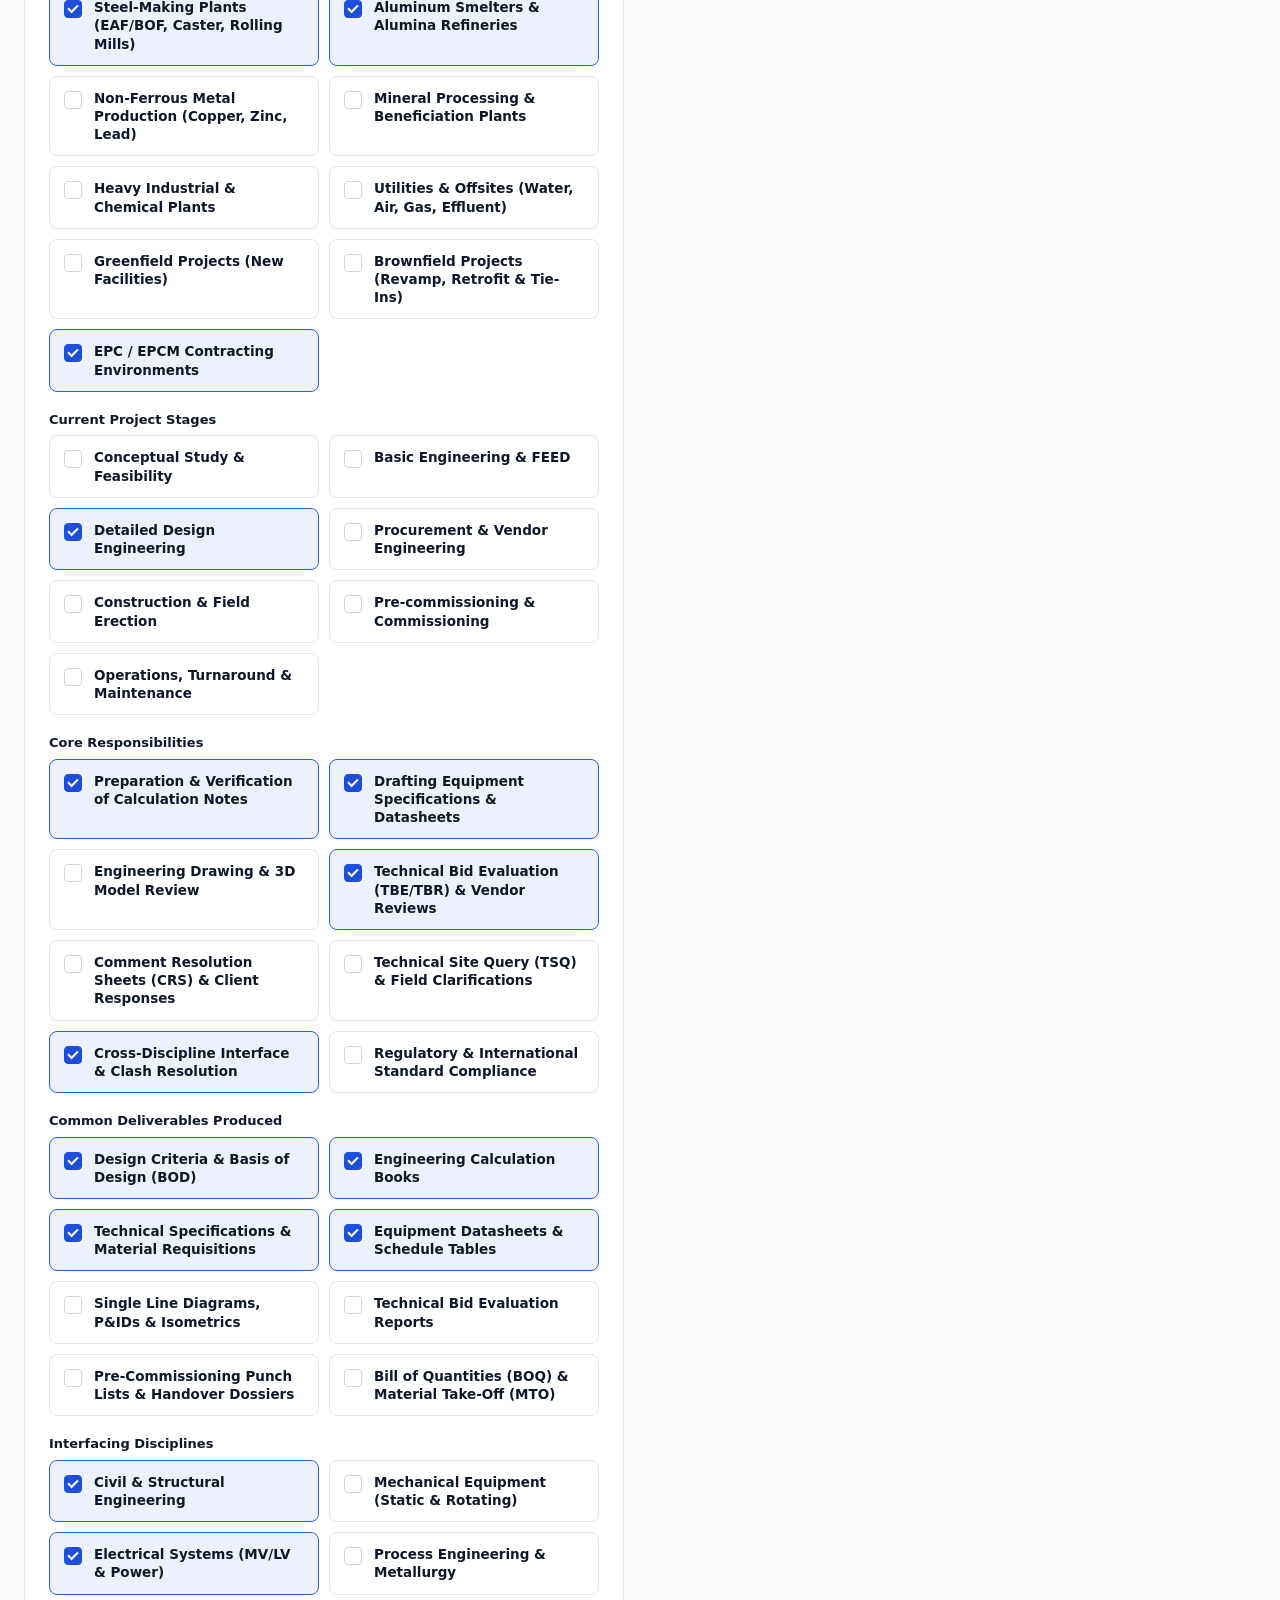
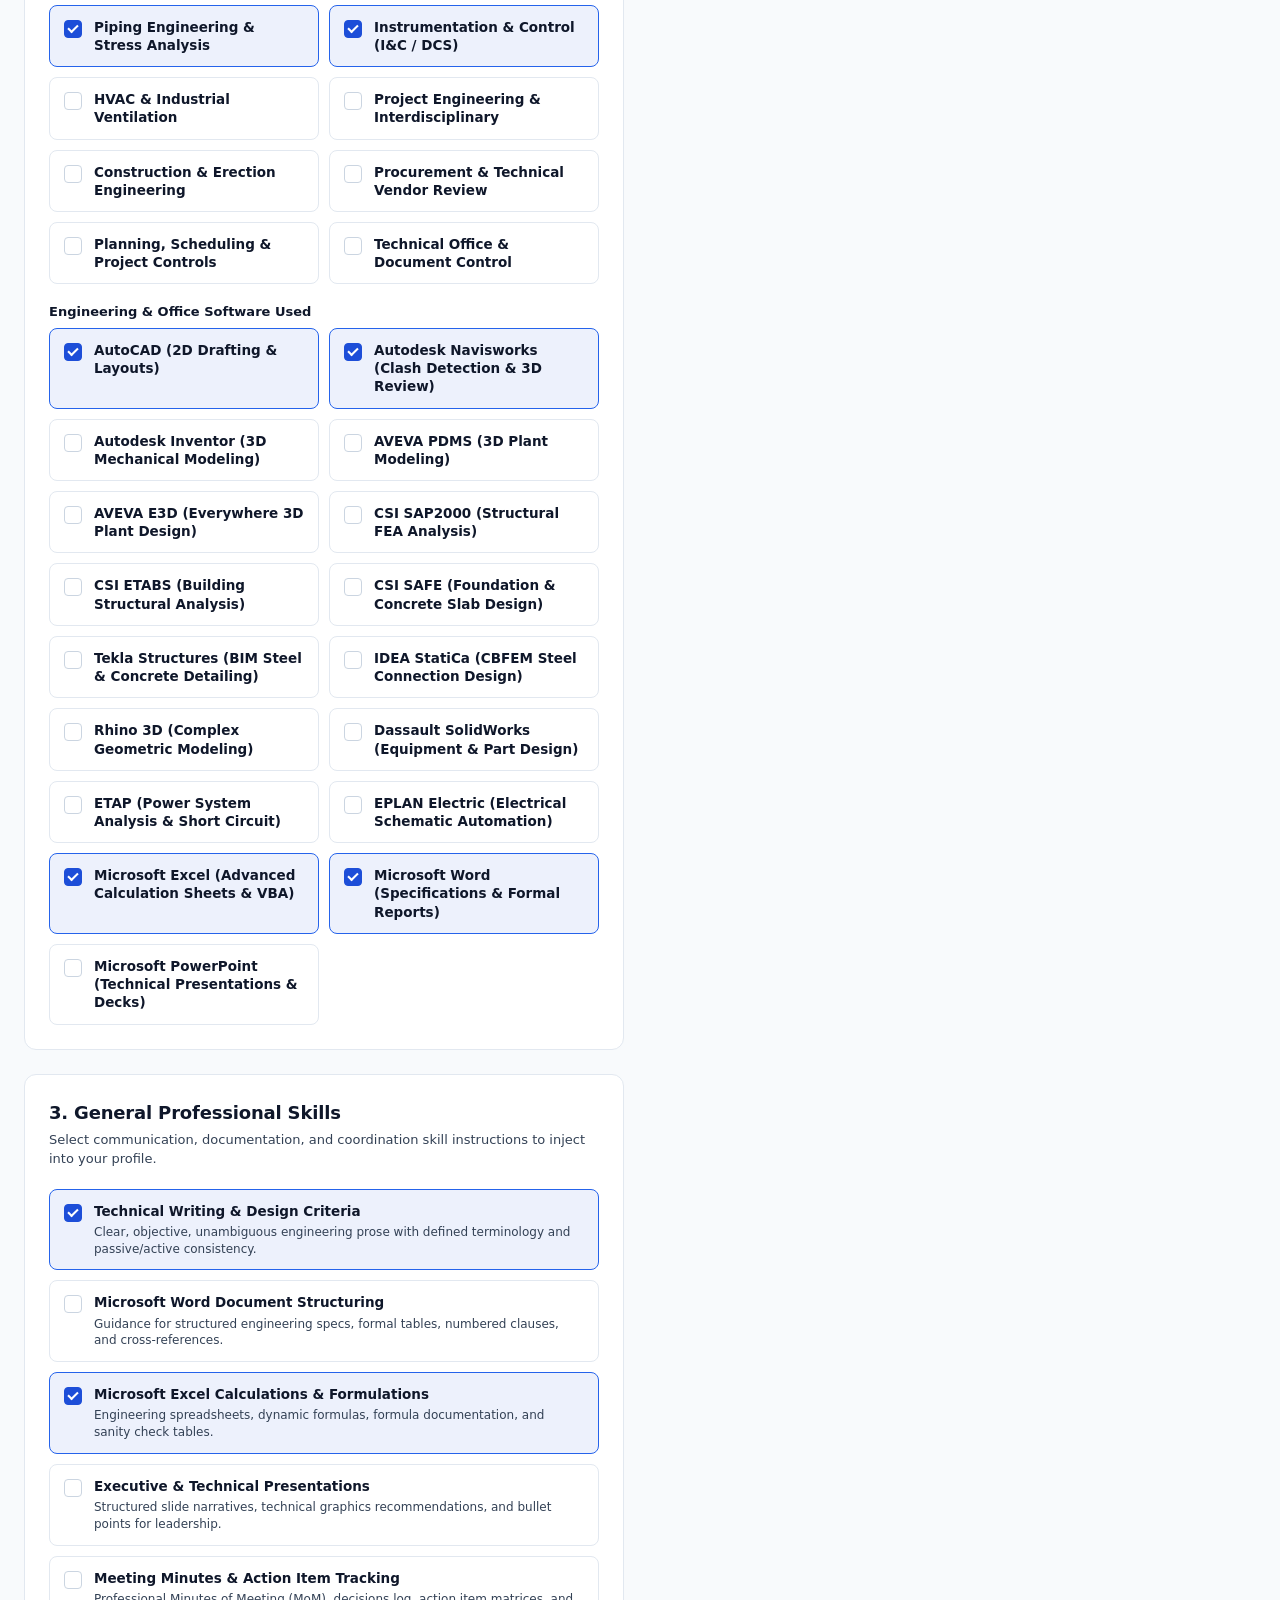
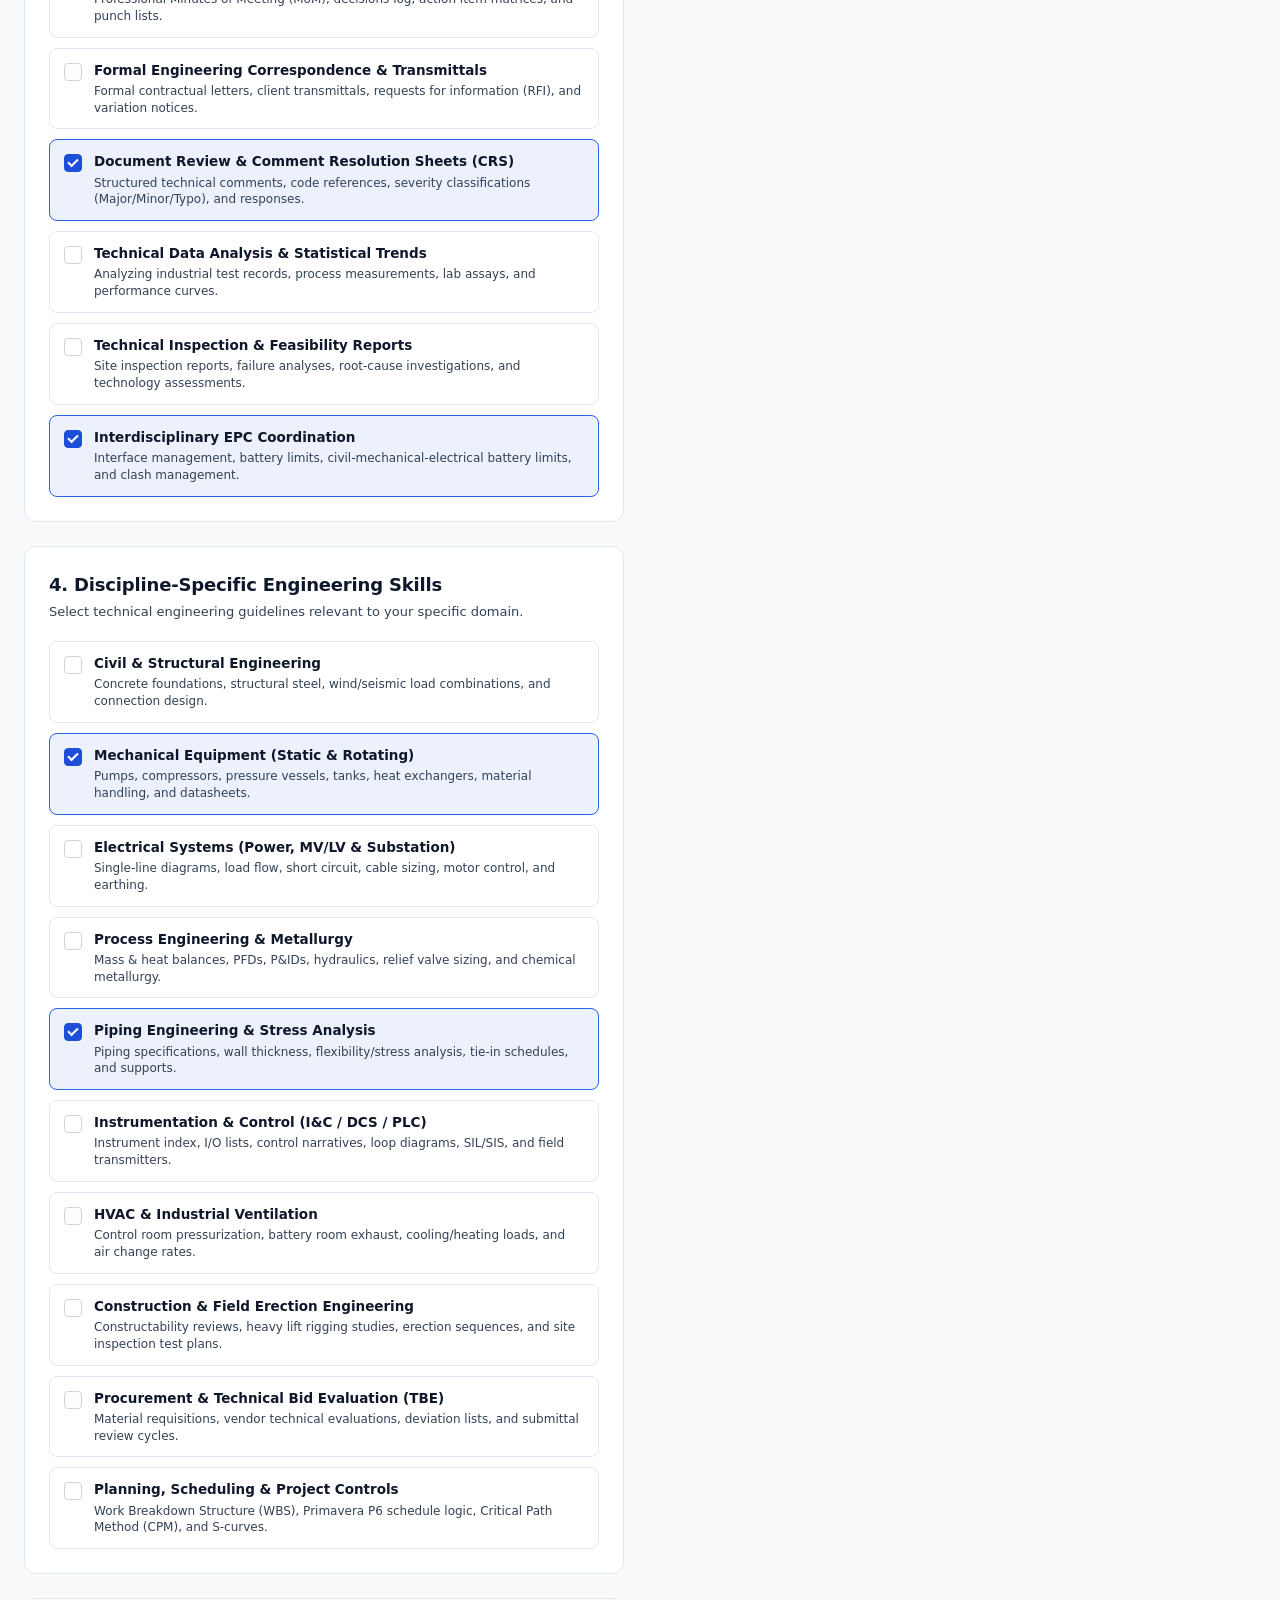
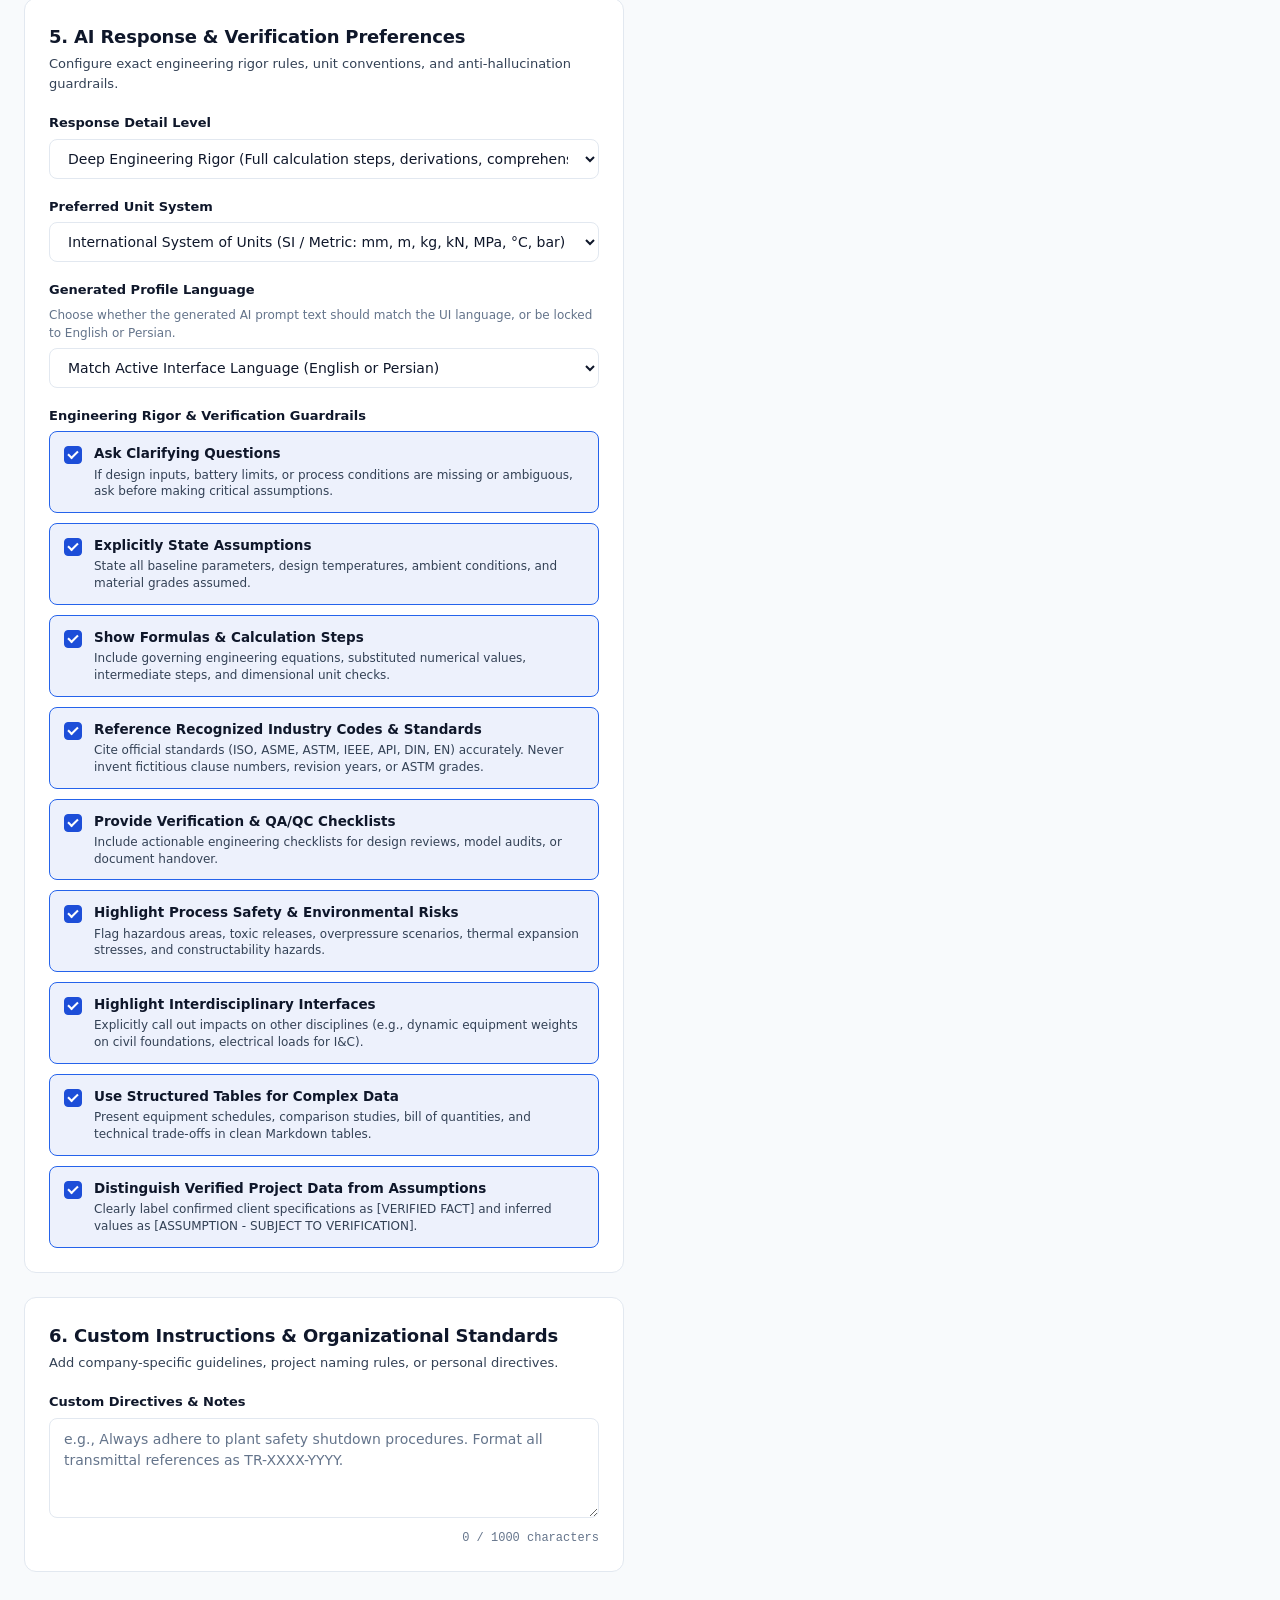
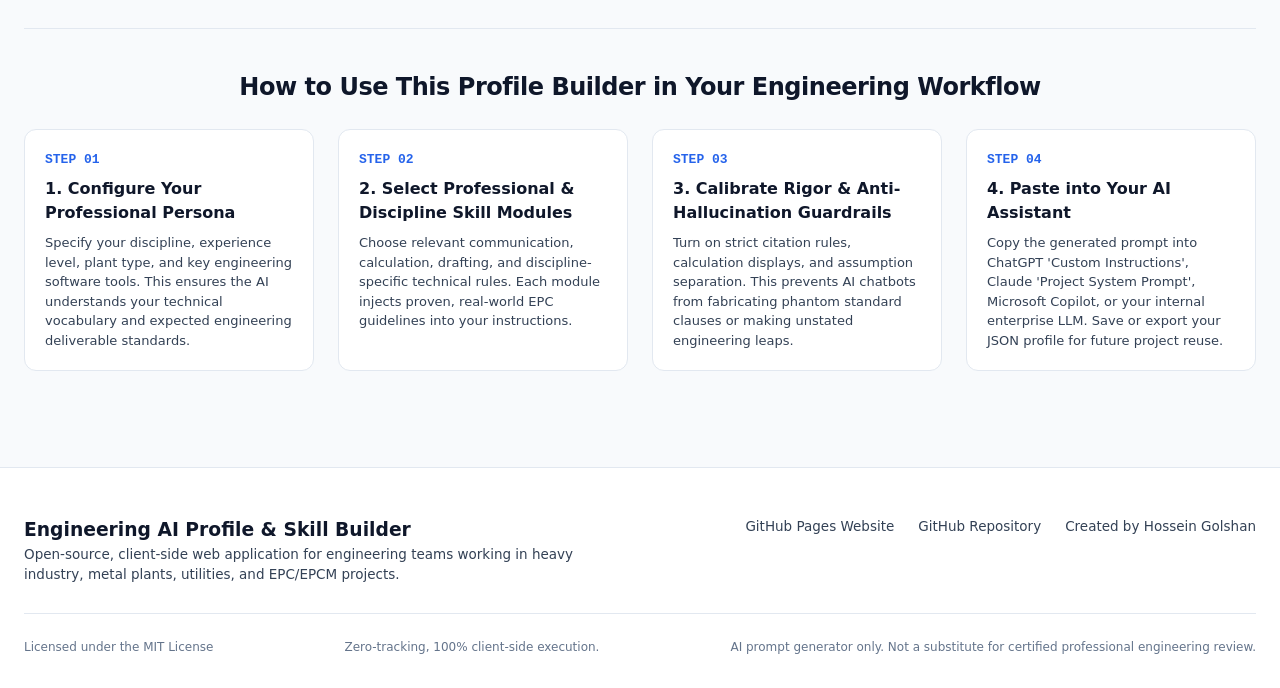
==== commit e3fc8a33: "feat: complete Engineering AI Profile & Skill Builder" ====
--- a/index.html
+++ b/index.html
@@ -1,524 +1,425 @@
-<!DOCTYPE html>
-<html lang="en" dir="ltr">
-<head>
-  <meta charset="UTF-8">
-  <meta name="viewport" content="width=device-width, initial-scale=1.0">
-  <title>AI Context Profile Generator</title>
-  <link rel="preconnect" href="https://fonts.googleapis.com">
-  <link rel="preconnect" href="https://fonts.gstatic.com" crossorigin>
-  <link href="https://fonts.googleapis.com/css2?family=Inter:wght@400;500;600;700&family=Vazirmatn:wght@400;500;600;700&display=swap" rel="stylesheet">
-  <style>
-    :root {
-      --primary: #2563eb;
-      --primary-hover: #1d4ed8;
-      --bg-main: #f8fafc;
-      --card-bg: #ffffff;
-      --text-main: #0f172a;
-      --text-muted: #64748b;
-      --border: #e2e8f0;
-      --chip-bg: #eff6ff;
-      --chip-text: #1e40af;
-      --chip-border: #bfdbfe;
-      --radius: 8px;
-    }
-
-    * { box-sizing: border-box; margin: 0; padding: 0; }
-    body {
-      font-family: 'Inter', 'Vazirmatn', sans-serif;
-      background-color: var(--bg-main);
-      color: var(--text-main);
-      line-height: 1.5;
-      padding: 24px 16px;
-    }
-
-    .container { max-width: 960px; margin: 0 auto; }
-
-    header {
-      display: flex;
-      justify-content: space-between;
-      align-items: center;
-      margin-bottom: 24px;
-      flex-wrap: wrap;
-      gap: 12px;
-    }
-
-    .title-area h1 { font-size: 1.5rem; font-weight: 700; }
-    .title-area p { color: var(--text-muted); font-size: 0.875rem; }
-
-    .lang-select-wrapper { display: flex; align-items: center; gap: 8px; }
-
-    select, input, textarea {
-      font-family: inherit;
-      width: 100%;
-      padding: 10px 12px;
-      border: 1px solid var(--border);
-      border-radius: var(--radius);
-      background-color: #fff;
-      color: var(--text-main);
-      font-size: 0.875rem;
-    }
-
-    select:focus, input:focus, textarea:focus {
-      outline: 2px solid var(--primary);
-      border-color: transparent;
-    }
-
-    .card {
-      background: var(--card-bg);
-      border: 1px solid var(--border);
-      border-radius: var(--radius);
-      padding: 20px;
-      margin-bottom: 20px;
-      box-shadow: 0 1px 3px rgba(0,0,0,0.05);
-    }
-
-    .card-title {
-      font-size: 1rem;
-      font-weight: 600;
-      margin-bottom: 12px;
-      display: flex;
-      align-items: center;
-      gap: 8px;
-    }
-
-    .presets-group, .chips-group {
-      display: flex;
-      flex-wrap: wrap;
-      gap: 8px;
-      margin-top: 8px;
-    }
-
-    .preset-btn, .chip-btn {
-      background: var(--bg-main);
-      border: 1px solid var(--border);
-      padding: 6px 12px;
-      border-radius: 20px;
-      font-size: 0.75rem;
-      font-weight: 500;
-      cursor: pointer;
-      transition: all 0.2s ease;
-    }
-
-    .preset-btn:hover, .chip-btn:hover {
-      background: var(--chip-bg);
-      color: var(--chip-text);
-      border-color: var(--chip-border);
-    }
-
-    .form-grid {
-      display: grid;
-      grid-template-columns: 1fr 1fr;
-      gap: 16px;
-    }
-
-    @media (max-width: 640px) {
-      .form-grid { grid-template-columns: 1fr; }
-    }
-
-    .form-group { margin-bottom: 16px; }
-
-    .form-group label {
-      display: block;
-      font-size: 0.875rem;
-      font-weight: 500;
-      margin-bottom: 6px;
-    }
-
-    .platform-tabs {
-      display: flex;
-      border-bottom: 2px solid var(--border);
-      margin-bottom: 12px;
-    }
-
-    .tab-btn {
-      padding: 8px 16px;
-      border: none;
-      background: none;
-      font-weight: 600;
-      font-size: 0.875rem;
-      color: var(--text-muted);
-      cursor: pointer;
-      border-bottom: 2px solid transparent;
-      margin-bottom: -2px;
-    }
-
-    .tab-btn.active {
-      color: var(--primary);
-      border-bottom-color: var(--primary);
-    }
-
-    .platform-instruction {
-      font-size: 0.8rem;
-      color: var(--text-muted);
-      background: #f1f5f9;
-      padding: 8px 12px;
-      border-radius: 6px;
-      margin-bottom: 12px;
-    }
-
-    /* Force Output Area to Always Stay Left-to-Right (LTR) */
-    textarea.output-box {
-      font-family: monospace;
-      min-height: 240px;
-      resize: vertical;
-      background-color: #1e293b;
-      color: #f8fafc;
-      direction: ltr !important;
-      text-align: left !important;
-    }
-
-    .actions {
-      display: flex;
-      justify-content: flex-end;
-      gap: 12px;
-      margin-top: 12px;
-    }
-
-    .btn-primary {
-      background-color: var(--primary);
-      color: #fff;
-      border: none;
-      padding: 10px 20px;
-      border-radius: var(--radius);
-      font-weight: 600;
-      cursor: pointer;
-      transition: background 0.2s;
-    }
-
-    .btn-primary:hover { background-color: var(--primary-hover); }
-
-    html[dir="rtl"] { direction: rtl; font-family: 'Vazirmatn', sans-serif; }
-  </style>
-</head>
-<body>
-
-  <div class="container">
-    <header>
-      <div class="title-area">
-        <h1 data-i18n="app_title">🤖 AI Context Profile Generator</h1>
-        <p data-i18n="app_subtitle">Create optimized system prompts for Gemini, Claude, and ChatGPT in seconds.</p>
-      </div>
-      <div class="lang-select-wrapper">
-        <label for="langSelect" data-i18n="label_language">Language:</label>
-        <select id="langSelect" style="width: auto;" onchange="changeLanguage(this.value)">
-          <option value="en">English</option>
-          <option value="fa">فارسی</option>
-        </select>
+<!doctype html>
+<html lang="en" dir="ltr" data-theme="dark">
+  <head>
+    <meta charset="UTF-8" />
+    <meta name="viewport" content="width=device-width, initial-scale=1.0" />
+    <title>Engineering AI Profile & Skill Builder</title>
+    <meta name="description" content="Bilingual (EN/FA) open-source tool for industrial and EPC engineering teams to build verified, reusable AI profiles and domain skill instructions." />
+    
+    <!-- Open Graph & Social Cards -->
+    <meta property="og:title" content="Engineering AI Profile & Skill Builder" />
+    <meta property="og:description" content="Bilingual (EN/FA) open-source tool for industrial and EPC engineering teams to build verified, reusable AI profiles and domain skill instructions." />
+    <meta property="og:type" content="website" />
+    <meta property="og:url" content="https://hgolshan.github.io/Engineering-AI-Profile-Skill-Builder/" />
+    <meta name="twitter:card" content="summary" />
+    <meta name="twitter:title" content="Engineering AI Profile & Skill Builder" />
+    <meta name="twitter:description" content="Open-source bilingual web application for engineering teams to build verified AI prompts and skill instructions." />
+
+    <!-- Favicon & Stylesheet (Relative paths for GitHub Pages subfolder compatibility) -->
+    <link rel="icon" type="image/svg+xml" href="assets/icons/favicon.svg" />
+    <link rel="stylesheet" href="assets/css/styles.css" />
+  </head>
+  <body>
+    <!-- Top Navigation Bar (One-Row, 3-Zone Contract) -->
+    <header class="top-header" role="banner">
+      <div class="top-header-inner">
+        <!-- Zone 1: Single Brand Wordmark -->
+        <a href="#top" class="brand-zone" aria-label="Engineering AI Profile & Skill Builder Home">
+          <svg class="brand-icon" viewBox="0 0 64 64" fill="none" xmlns="http://www.w3.org/2000/svg" aria-hidden="true">
+            <rect width="64" height="64" rx="14" fill="#0f172a"/>
+            <path d="M32 14c1.1 0 2 .9 2 2v2.2a14.1 14.1 0 0 1 4.3 1.8l1.6-1.6a2 2 0 0 1 2.8 0l2.8 2.8a2 2 0 0 1 0 2.8l-1.6 1.6c.8 1.3 1.4 2.8 1.8 4.3H48a2 2 0 0 1 2 2v4a2 2 0 0 1-2 2h-2.3a14.1 14.1 0 0 1-1.8 4.3l1.6 1.6a2 2 0 0 1 0 2.8l-2.8 2.8a2 2 0 0 1-2.8 0l-1.6-1.6a14.1 14.1 0 0 1-4.3 1.8V48a2 2 0 0 1-2 2h-4a2 2 0 0 1-2-2v-2.3a14.1 14.1 0 0 1-4.3-1.8l-1.6 1.6a2 2 0 0 1-2.8 0l-2.8-2.8a2 2 0 0 1 0-2.8l1.6-1.6a14.1 14.1 0 0 1-1.8-4.3H16a2 2 0 0 1-2-2v-4a2 2 0 0 1 2-2h2.3a14.1 14.1 0 0 1 1.8-4.3l-1.6-1.6a2 2 0 0 1 0-2.8l2.8-2.8a2 2 0 0 1 2.8 0l1.6 1.6a14.1 14.1 0 0 1 4.3-1.8V16a2 2 0 0 1 2-2h4z" stroke="#3b82f6" stroke-width="3" stroke-linejoin="round"/>
+            <circle cx="32" cy="32" r="7" fill="#1e293b" stroke="#60a5fa" stroke-width="2.5"/>
+            <circle cx="32" cy="32" r="2.5" fill="#38bdf8"/>
+          </svg>
+          <span class="brand-text" data-i18n="nav.brand">Engineering AI Profile Builder</span>
+        </a>
+
+        <!-- Zone 2: Navigation Links -->
+        <nav class="nav-zone" aria-label="Main Navigation">
+          <a href="#builder" class="nav-link" data-i18n="nav.builder">Profile Builder</a>
+          <a href="#general-skills" class="nav-link" data-i18n="nav.skills">Skill Modules</a>
+          <a href="#how-it-works" class="nav-link" data-i18n="nav.howItWorks">How It Works</a>
+          <a href="#privacy" class="nav-link" data-i18n="nav.privacy">Privacy & Disclaimer</a>
+        </nav>
+
+        <!-- Zone 3: Actions (Language, Theme, GitHub) -->
+        <div class="actions-zone">
+          <!-- Language Selector -->
+          <div class="lang-select-wrapper">
+            <select id="lang-select" class="lang-select" aria-label="Select Language">
+              <option value="en">English (EN)</option>
+              <option value="fa">فارسی (FA)</option>
+            </select>
+            <svg class="lang-select-icon" viewBox="0 0 20 20" fill="currentColor" aria-hidden="true">
+              <path fill-rule="evenodd" d="M5.293 7.293a1 1 0 011.414 0L10 10.586l3.293-3.293a1 1 0 111.414 1.414l-4 4a1 1 0 01-1.414 0l-4-4a1 1 0 010-1.414z" clip-rule="evenodd"/>
+            </svg>
+          </div>
+
+          <!-- Theme Toggle Button -->
+          <button id="theme-toggle-btn" class="control-btn icon-only" type="button" aria-label="Toggle Theme" title="Toggle Theme">
+            <svg id="theme-icon" class="icon-svg" viewBox="0 0 24 24" fill="none" aria-hidden="true">
+              <path d="M20.354 15.354A9 9 0 018.646 3.646 9.003 9.003 0 0012 21a9.003 9.003 0 008.354-5.646z" stroke="currentColor" stroke-width="2" stroke-linecap="round" stroke-linejoin="round"/>
+            </svg>
+          </button>
+
+          <!-- GitHub Repo Link -->
+          <a href="https://github.com/hgolshan/Engineering-AI-Profile-Skill-Builder" target="_blank" rel="noopener noreferrer" class="control-btn" aria-label="GitHub Repository" title="GitHub Repository">
+            <svg class="icon-svg" viewBox="0 0 24 24" fill="currentColor" aria-hidden="true">
+              <path fill-rule="evenodd" clip-rule="evenodd" d="M12 2C6.477 2 2 6.484 2 12.017c0 4.425 2.865 8.18 6.839 9.504.5.092.682-.217.682-.483 0-.237-.008-.868-.013-1.703-2.782.605-3.369-1.343-3.369-1.343-.454-1.158-1.11-1.466-1.11-1.466-.908-.62.069-.608.069-.608 1.003.07 1.53 1.032 1.53 1.032.892 1.53 2.341 1.088 2.91.832.092-.647.35-1.088.636-1.338-2.22-.253-4.555-1.113-4.555-4.951 0-1.093.39-1.988 1.029-2.688-.103-.253-.446-1.272.098-2.65 0 0 .84-.27 2.75 1.026A9.564 9.564 0 0112 6.844c.85.004 1.705.115 2.504.337 1.909-1.296 2.747-1.027 2.747-1.027.546 1.379.202 2.398.1 2.651.64.7 1.028 1.595 1.028 2.688 0 3.848-2.339 4.695-4.566 4.943.359.309.678.92.678 1.855 0 1.338-.012 2.419-.012 2.747 0 .268.18.58.688.482A10.019 10.019 0 0022 12.017C22 6.484 17.522 2 12 2z"/>
+            </svg>
+            <span class="sr-only">GitHub</span>
+          </a>
+        </div>
       </div>
     </header>
 
-    <!-- Quick Presets -->
-    <div class="card">
-      <div class="card-title" data-i18n="title_presets">⚡ Quick Discipline & Role Presets</div>
-      <div class="presets-group">
-        <button class="preset-btn" onclick="applyPreset('net_architect')" data-i18n="preset_net_arch">Network & IT Architect</button>
-        <button class="preset-btn" onclick="applyPreset('it_auditor')" data-i18n="preset_it_auditor">IT Auditor & Compliance</button>
-        <button class="preset-btn" onclick="applyPreset('web_dev')" data-i18n="preset_web_dev">Full-Stack Web Developer</button>
-        <button class="preset-btn" onclick="applyPreset('devops')" data-i18n="preset_devops">DevOps & Cloud Engineer</button>
-        <button class="preset-btn" onclick="applyPreset('electrical')" data-i18n="preset_electrical">Electrical Engineer</button>
-        <button class="preset-btn" onclick="applyPreset('civil_struct')" data-i18n="preset_civil">Civil & Structural Engineer</button>
-        <button class="preset-btn" onclick="applyPreset('piping_mech')" data-i18n="preset_piping">Piping & Mechanical Engineer</button>
-        <button class="preset-btn" onclick="applyPreset('process_chem')" data-i18n="preset_process">Process Engineer (Steel/Aluminum)</button>
-        <button class="preset-btn" onclick="applyPreset('instrumentation')" data-i18n="preset_inst">Instrumentation & Control</button>
-        <button class="preset-btn" onclick="applyPreset('architectural')" data-i18n="preset_arch">Architectural Specialist</button>
-        <button class="preset-btn" onclick="applyPreset('custom')" data-i18n="preset_other">➕ Other / Custom Role</button>
+    <!-- Main Content Container -->
+    <main id="top" class="page-container" role="main">
+      <!-- Hero Section -->
+      <section class="hero-section" aria-labelledby="hero-title">
+        <div class="hero-kicker" data-i18n="hero.kicker">Industrial & EPC AI Workflow Designer</div>
+        <h1 id="hero-title" class="hero-title" data-i18n="hero.title">
+          Build Verified AI Profiles for Professional Engineering Teams
+        </h1>
+        <p class="hero-subtitle" data-i18n="hero.subtitle">
+          Create structured, discipline-grounded instructions for ChatGPT, Claude, Microsoft Copilot, or local LLMs. Tailored for heavy industry, metal plants, utilities, and EPC/EPCM projects with zero hallucinated standards.
+        </p>
+        <div class="hero-ctas">
+          <a href="#builder" class="control-btn primary" data-i18n="hero.ctaStart">Start Building Profile</a>
+          <a href="#how-it-works" class="control-btn" data-i18n="hero.ctaGuide">View Workflow Guide</a>
+        </div>
+      </section>
+
+      <!-- Engineering Verification Disclaimer -->
+      <aside id="privacy" class="notice-box warning" role="note" aria-labelledby="disclaimer-title">
+        <div class="notice-icon-col" aria-hidden="true">
+          <svg class="icon-svg" viewBox="0 0 24 24" fill="none" stroke="currentColor" stroke-width="2">
+            <path stroke-linecap="round" stroke-linejoin="round" d="M12 9v2m0 4h.01m-6.938 4h13.856c1.54 0 2.502-1.667 1.732-3L13.732 4c-.77-1.333-2.694-1.333-3.464 0L3.34 16c-.77 1.333.192 3 1.732 3z"/>
+          </svg>
+        </div>
+        <div>
+          <h2 id="disclaimer-title" class="sr-only" data-i18n="disclaimer.title">Professional Engineering Verification Notice</h2>
+          <strong data-i18n="disclaimer.title">Professional Engineering Verification Notice</strong>
+          <p data-i18n="disclaimer.text">
+            This application generates deterministic text prompts and reusable instructions for AI assistants. It does NOT perform engineering calculations, finite element analysis, or code certification. All outputs produced by third-party AI systems must be independently checked, verified, and stamped by qualified professional engineers before being used in tender, design, procurement, or construction activities.
+          </p>
+        </div>
+      </aside>
+
+      <!-- Client-Side Privacy Notice -->
+      <aside class="notice-box info" role="note" aria-labelledby="privacy-title">
+        <div class="notice-icon-col" aria-hidden="true">
+          <svg class="icon-svg" viewBox="0 0 24 24" fill="none" stroke="currentColor" stroke-width="2">
+            <path stroke-linecap="round" stroke-linejoin="round" d="M9 12l2 2 4-4m5.618-4.016A11.955 11.955 0 0112 2.944a11.955 11.955 0 01-8.618 3.04A12.02 12.02 0 003 9c0 5.591 3.824 10.29 9 11.622 5.176-1.332 9-6.03 9-11.622 0-1.042-.133-2.052-.382-3.016z"/>
+          </svg>
+        </div>
+        <div>
+          <h2 id="privacy-title" class="sr-only" data-i18n="privacyNotice.title">Client-Side Privacy Guarantee</h2>
+          <strong data-i18n="privacyNotice.title">Client-Side Privacy Guarantee</strong>
+          <p data-i18n="privacyNotice.text">
+            All profile generation, saving, and export happens 100% locally in your web browser. No project data, job descriptions, or custom instructions are ever sent to an external server or analytics service. Do NOT paste proprietary, classified, or confidential plant telemetry into unauthorized public AI chatbots.
+          </p>
+        </div>
+      </aside>
+
+      <!-- Main Workspace: Form Builder vs Sticky Live Preview -->
+      <div id="builder" class="workspace-grid">
+        <!-- Left: Form Builder Column -->
+        <div class="builder-column">
+          <!-- Section 1: Professional Identity -->
+          <section class="form-section" aria-labelledby="sec-identity-title">
+            <div class="section-header">
+              <h2 id="sec-identity-title" class="section-title" data-i18n="sections.identity.title">1. Professional Identity</h2>
+              <p class="section-desc" data-i18n="sections.identity.desc">Define your role, discipline, and level of experience to calibrate AI tone and depth.</p>
+            </div>
+
+            <div class="form-group">
+              <label for="field-profile-name" class="form-label" data-i18n="fields.profileName">Profile Name (Optional)</label>
+              <input id="field-profile-name" type="text" class="form-input" data-i18n-placeholder="fields.profileNamePlaceholder" placeholder="e.g., Senior Mechanical Piping Lead - Smelter Project" maxlength="120" />
+            </div>
+
+            <div class="form-group">
+              <label for="field-job-title" class="form-label" data-i18n="fields.jobTitle">Job Title</label>
+              <input id="field-job-title" type="text" class="form-input" data-i18n-placeholder="fields.jobTitlePlaceholder" placeholder="e.g., Senior Lead Piping Engineer" maxlength="120" />
+            </div>
+
+            <div class="form-group">
+              <label for="field-department" class="form-label" data-i18n="fields.department">Department / Group</label>
+              <input id="field-department" type="text" class="form-input" data-i18n-placeholder="fields.departmentPlaceholder" placeholder="e.g., Mechanical & Piping Engineering" maxlength="120" />
+            </div>
+
+            <div class="form-group">
+              <label for="field-discipline" class="form-label" data-i18n="fields.primaryDiscipline">Primary Engineering Discipline</label>
+              <select id="field-discipline" class="form-select"></select>
+            </div>
+
+            <div class="form-group">
+              <label for="field-experience" class="form-label" data-i18n="fields.experienceLevel">Experience Level</label>
+              <select id="field-experience" class="form-select"></select>
+            </div>
+
+            <div class="form-group">
+              <label for="field-context" class="form-label" data-i18n="fields.additionalContext">Additional Professional Context (Optional)</label>
+              <textarea id="field-context" class="form-textarea" data-i18n-placeholder="fields.additionalContextPlaceholder" placeholder="e.g., Working on brownfield revamping of an aluminum reduction plant with tight tie-in windows." maxlength="600"></textarea>
+            </div>
+          </section>
+
+          <!-- Section 2: Engineering Environment & Context -->
+          <section class="form-section" aria-labelledby="sec-env-title">
+            <div class="section-header">
+              <h2 id="sec-env-title" class="section-title" data-i18n="sections.environment.title">2. Engineering Environment & Context</h2>
+              <p class="section-desc" data-i18n="sections.environment.desc">Specify your industry, project phase, responsibilities, deliverables, and engineering software.</p>
+            </div>
+
+            <div class="form-group">
+              <label class="form-label" data-i18n="fields.industries">Industry & Facility Types</label>
+              <div id="grid-industries"></div>
+            </div>
+
+            <div class="form-group">
+              <label class="form-label" data-i18n="fields.projectStages">Current Project Stages</label>
+              <div id="grid-stages"></div>
+            </div>
+
+            <div class="form-group">
+              <label class="form-label" data-i18n="fields.responsibilities">Core Responsibilities</label>
+              <div id="grid-responsibilities"></div>
+            </div>
+
+            <div class="form-group">
+              <label class="form-label" data-i18n="fields.deliverables">Common Deliverables Produced</label>
+              <div id="grid-deliverables"></div>
+            </div>
+
+            <div class="form-group">
+              <label class="form-label" data-i18n="fields.additionalDisciplines">Interfacing Disciplines</label>
+              <div id="grid-add-disciplines"></div>
+            </div>
+
+            <div class="form-group">
+              <label class="form-label" data-i18n="fields.software">Engineering & Office Software Used</label>
+              <div id="grid-software"></div>
+            </div>
+          </section>
+
+          <!-- Section 3: General Professional Skills -->
+          <section id="general-skills" class="form-section" aria-labelledby="sec-gen-skills-title">
+            <div class="section-header">
+              <h2 id="sec-gen-skills-title" class="section-title" data-i18n="sections.generalSkills.title">3. General Professional Skills</h2>
+              <p class="section-desc" data-i18n="sections.generalSkills.desc">Select communication, documentation, and coordination skill instructions to inject into your profile.</p>
+            </div>
+            <div id="grid-general-skills"></div>
+          </section>
+
+          <!-- Section 4: Discipline-Specific Engineering Skills -->
+          <section class="form-section" aria-labelledby="sec-disc-skills-title">
+            <div class="section-header">
+              <h2 id="sec-disc-skills-title" class="section-title" data-i18n="sections.disciplineSkills.title">4. Discipline-Specific Engineering Skills</h2>
+              <p class="section-desc" data-i18n="sections.disciplineSkills.desc">Select technical engineering guidelines relevant to your specific domain.</p>
+            </div>
+            <div id="grid-discipline-skills"></div>
+          </section>
+
+          <!-- Section 5: AI Preferences & Rigor Guardrails -->
+          <section class="form-section" aria-labelledby="sec-pref-title">
+            <div class="section-header">
+              <h2 id="sec-pref-title" class="section-title" data-i18n="sections.preferences.title">5. AI Response & Verification Preferences</h2>
+              <p class="section-desc" data-i18n="sections.preferences.desc">Configure exact engineering rigor rules, unit conventions, and anti-hallucination guardrails.</p>
+            </div>
+
+            <div class="form-group">
+              <label for="field-detail-level" class="form-label" data-i18n="fields.detailLevel">Response Detail Level</label>
+              <select id="field-detail-level" class="form-select"></select>
+            </div>
+
+            <div class="form-group">
+              <label for="field-unit-system" class="form-label" data-i18n="fields.unitSystem">Preferred Unit System</label>
+              <select id="field-unit-system" class="form-select"></select>
+            </div>
+
+            <div class="form-group">
+              <label for="field-output-lang" class="form-label" data-i18n="fields.outputLanguage">Generated Profile Language</label>
+              <p class="form-label-desc" data-i18n="fields.outputLanguageHelp">Choose whether the generated AI prompt text should match the UI language, or be locked to English or Persian.</p>
+              <select id="field-output-lang" class="form-select"></select>
+            </div>
+
+            <div class="form-group">
+              <label class="form-label">Engineering Rigor & Verification Guardrails</label>
+              <div id="grid-toggles"></div>
+            </div>
+          </section>
+
+          <!-- Section 6: Custom Instructions -->
+          <section class="form-section" aria-labelledby="sec-custom-title">
+            <div class="section-header">
+              <h2 id="sec-custom-title" class="section-title" data-i18n="sections.custom.title">6. Custom Instructions & Organizational Standards</h2>
+              <p class="section-desc" data-i18n="sections.custom.desc">Add company-specific guidelines, project naming rules, or personal directives.</p>
+            </div>
+            <div class="form-group">
+              <label for="field-custom-text" class="form-label" data-i18n="fields.customText">Custom Directives & Notes</label>
+              <textarea id="field-custom-text" class="form-textarea" data-i18n-placeholder="fields.customTextPlaceholder" placeholder="e.g., Always adhere to plant safety shutdown procedures. Format all transmittal references as TR-XXXX-YYYY." maxlength="1000"></textarea>
+              <div id="custom-text-counter" class="char-counter">0 / 1000 characters</div>
+            </div>
+          </section>
+        </div>
+
+        <!-- Right: Sticky Live Output Preview Column -->
+        <div class="output-column">
+          <div class="output-card">
+            <!-- Output Header & Primary Actions -->
+            <div class="output-header">
+              <div class="output-title-group">
+                <h2 data-i18n="sections.output.title">Generated Engineering AI Profile</h2>
+                <p data-i18n="sections.output.desc">Copy this structured prompt and paste it into your AI assistant system prompt, custom instructions, or project memory.</p>
+              </div>
+              <div class="output-actions-bar">
+                <button id="copy-btn" class="control-btn primary" type="button" aria-label="Copy Profile">
+                  <svg class="icon-svg" viewBox="0 0 24 24" fill="none" stroke="currentColor" stroke-width="2" aria-hidden="true">
+                    <rect x="9" y="9" width="13" height="13" rx="2" ry="2"/>
+                    <path d="M5 15H4a2 2 0 0 1-2-2V4a2 2 0 0 1 2-2h9a2 2 0 0 1 2 2v1"/>
+                  </svg>
+                  <span data-i18n="actions.copy">Copy Profile</span>
+                </button>
+                <button id="download-md-btn" class="control-btn" type="button" aria-label="Download Markdown">
+                  <svg class="icon-svg" viewBox="0 0 24 24" fill="none" stroke="currentColor" stroke-width="2" aria-hidden="true">
+                    <path d="M21 15v4a2 2 0 0 1-2 2H5a2 2 0 0 1-2-2v-4"/>
+                    <polyline points="7 10 12 15 17 10"/>
+                    <line x1="12" y1="15" x2="12" y2="3"/>
+                  </svg>
+                  <span data-i18n="actions.downloadMd">Download (.md)</span>
+                </button>
+                <button id="download-txt-btn" class="control-btn" type="button" aria-label="Download Text">
+                  <svg class="icon-svg" viewBox="0 0 24 24" fill="none" stroke="currentColor" stroke-width="2" aria-hidden="true">
+                    <path d="M14 2H6a2 2 0 0 0-2 2v16a2 2 0 0 0 2 2h12a2 2 0 0 0 2-2V8z"/>
+                    <polyline points="14 2 14 8 20 8"/>
+                    <line x1="16" y1="13" x2="8" y2="13"/>
+                    <line x1="16" y1="17" x2="8" y2="17"/>
+                  </svg>
+                  <span data-i18n="actions.downloadTxt">Download (.txt)</span>
+                </button>
+              </div>
+            </div>
+
+            <!-- Output Text Area (Live Deterministic Generation) -->
+            <div class="output-body">
+              <textarea id="output-text" class="output-textarea" readonly aria-label="Generated AI Profile Content"></textarea>
+            </div>
+
+            <!-- Secondary Actions: Export/Import/Reset -->
+            <div class="data-actions-bar">
+              <div class="data-actions-left">
+                <button id="export-json-btn" class="control-btn" type="button" aria-label="Export JSON Configuration">
+                  <svg class="icon-svg" viewBox="0 0 24 24" fill="none" stroke="currentColor" stroke-width="2" aria-hidden="true">
+                    <path d="M21 15v4a2 2 0 0 1-2 2H5a2 2 0 0 1-2-2v-4"/>
+                    <polyline points="17 8 12 3 7 8"/>
+                    <line x1="12" y1="3" x2="12" y2="15"/>
+                  </svg>
+                  <span data-i18n="actions.exportJson">Export JSON</span>
+                </button>
+                <button id="import-json-btn" class="control-btn" type="button" aria-label="Import JSON Configuration">
+                  <svg class="icon-svg" viewBox="0 0 24 24" fill="none" stroke="currentColor" stroke-width="2" aria-hidden="true">
+                    <path d="M21 15v4a2 2 0 0 1-2 2H5a2 2 0 0 1-2-2v-4"/>
+                    <polyline points="7 10 12 15 17 10"/>
+                    <line x1="12" y1="15" x2="12" y2="3"/>
+                  </svg>
+                  <span data-i18n="actions.importJson">Import JSON</span>
+                </button>
+                <input id="import-file-input" type="file" accept=".json,application/json" class="hidden" aria-hidden="true" />
+              </div>
+              <div class="data-actions-right">
+                <button id="reset-btn" class="control-btn" type="button" aria-label="Reset Form">
+                  <svg class="icon-svg" viewBox="0 0 24 24" fill="none" stroke="currentColor" stroke-width="2" aria-hidden="true">
+                    <path d="M3 12a9 9 0 1 0 9-9 9.75 9.75 0 0 0-6.74 2.74L3 8"/>
+                    <path d="M3 3v5h5"/>
+                  </svg>
+                  <span data-i18n="actions.reset">Reset Form</span>
+                </button>
+              </div>
+            </div>
+          </div>
+        </div>
+      </div>
+
+      <!-- How It Works Section -->
+      <section id="how-it-works" class="guide-section" aria-labelledby="guide-title">
+        <h2 id="guide-title" class="guide-title" data-i18n="howItWorks.title">
+          How to Use This Profile Builder in Your Engineering Workflow
+        </h2>
+        <div class="guide-steps-grid">
+          <div class="guide-step-card">
+            <div class="guide-step-number">STEP 01</div>
+            <h3 data-i18n="howItWorks.step1.title">1. Configure Your Professional Persona</h3>
+            <p data-i18n="howItWorks.step1.desc">
+              Specify your discipline, experience level, plant type, and key engineering software tools. This ensures the AI understands your technical vocabulary and expected engineering deliverable standards.
+            </p>
+          </div>
+          <div class="guide-step-card">
+            <div class="guide-step-number">STEP 02</div>
+            <h3 data-i18n="howItWorks.step2.title">2. Select Professional & Discipline Skill Modules</h3>
+            <p data-i18n="howItWorks.step2.desc">
+              Choose relevant communication, calculation, drafting, and discipline-specific technical rules. Each module injects proven, real-world EPC guidelines into your instructions.
+            </p>
+          </div>
+          <div class="guide-step-card">
+            <div class="guide-step-number">STEP 03</div>
+            <h3 data-i18n="howItWorks.step3.title">3. Calibrate Rigor & Anti-Hallucination Guardrails</h3>
+            <p data-i18n="howItWorks.step3.desc">
+              Turn on strict citation rules, calculation displays, and assumption separation. This prevents AI chatbots from fabricating phantom standard clauses or making unstated engineering leaps.
+            </p>
+          </div>
+          <div class="guide-step-card">
+            <div class="guide-step-number">STEP 04</div>
+            <h3 data-i18n="howItWorks.step4.title">4. Paste into Your AI Assistant</h3>
+            <p data-i18n="howItWorks.step4.desc">
+              Copy the generated prompt into ChatGPT 'Custom Instructions', Claude 'Project System Prompt', Microsoft Copilot, or your internal enterprise LLM. Save or export your JSON profile for future project reuse.
+            </p>
+          </div>
+        </div>
+      </section>
+    </main>
+
+    <!-- Reset Confirmation Modal -->
+    <div id="reset-modal" class="modal-overlay hidden" role="dialog" aria-modal="true" aria-labelledby="modal-reset-title">
+      <div class="modal-dialog">
+        <h2 id="modal-reset-title" class="modal-title" data-i18n="actions.reset">Reset Form</h2>
+        <p class="modal-body" data-i18n="actions.resetConfirm">
+          Are you sure you want to reset all form selections to default values?
+        </p>
+        <div class="modal-actions">
+          <button id="reset-cancel-btn" class="control-btn" type="button">Cancel</button>
+          <button id="reset-confirm-btn" class="control-btn primary" type="button">Confirm Reset</button>
+        </div>
       </div>
     </div>
 
-    <!-- Main Form -->
-    <div class="card">
-      <div class="form-grid">
-        <div class="form-group">
-          <label for="roleTitle" data-i18n="label_role">Primary Discipline & Role Title</label>
-          <input type="text" id="roleTitle" placeholder="e.g., Senior Metallurgical & Process Engineer / Structural Specialist">
-        </div>
-        <div class="form-group">
-          <label for="seniority" data-i18n="label_seniority">Seniority & Project Scope</label>
-          <select id="seniority">
-            <option value="Senior / Lead Consultant (Industrial EPC / Enterprise)" data-i18n="opt_senior">Senior / Lead (Industrial EPC / Enterprise)</option>
-            <option value="Mid-Level Project Engineer" data-i18n="opt_mid">Mid-Level Project Engineer</option>
-            <option value="Junior / Field Specialist" data-i18n="opt_junior">Junior / Field Specialist</option>
-          </select>
+    <!-- Toast Notification Container -->
+    <div id="toast-container" class="toast-container" aria-live="polite" aria-atomic="true"></div>
+
+    <!-- Footer -->
+    <footer class="site-footer" role="contentinfo">
+      <div class="footer-inner">
+        <div class="footer-top">
+          <div class="footer-brand">
+            <h3 data-i18n="footer.projectTitle">Engineering AI Profile & Skill Builder</h3>
+            <p data-i18n="footer.projectDesc">
+              Open-source, client-side web application for engineering teams working in heavy industry, metal plants, utilities, and EPC/EPCM projects.
+            </p>
+          </div>
+          <div class="footer-links">
+            <a href="https://hgolshan.github.io/Engineering-AI-Profile-Skill-Builder/" class="footer-link" data-i18n="footer.pages">GitHub Pages Website</a>
+            <a href="https://github.com/hgolshan/Engineering-AI-Profile-Skill-Builder" target="_blank" rel="noopener noreferrer" class="footer-link" data-i18n="footer.repo">GitHub Repository</a>
+            <a href="https://github.com/hgolshan" target="_blank" rel="noopener noreferrer" class="footer-link" data-i18n="footer.author">Created by Hossein Golshan</a>
+          </div>
+        </div>
+        <div class="footer-bottom">
+          <span data-i18n="footer.license">Licensed under the MIT License</span>
+          <span data-i18n="footer.privacy">Zero-tracking, 100% client-side execution.</span>
+          <span data-i18n="footer.disclaimer">AI prompt generator only. Not a substitute for certified professional engineering review.</span>
         </div>
       </div>
-
-      <div class="form-group">
-        <label for="techStack" data-i18n="label_stack">Primary Stack, Standards & Software Tools</label>
-        <input type="text" id="techStack" placeholder="e.g., METSIM, ASPEN Plus, AutoCAD, Revit, ETABS, SmartPlant 3D, ASME, ISO, API">
-        <div class="chips-group">
-          <button class="chip-btn" onclick="appendChip('techStack', 'METSIM & Mass/Energy Balance')">+ METSIM</button>
-          <button class="chip-btn" onclick="appendChip('techStack', 'ASME / API Standards')">+ ASME/API</button>
-          <button class="chip-btn" onclick="appendChip('techStack', 'IEEE / IEC Standards')">+ IEEE/IEC</button>
-          <button class="chip-btn" onclick="appendChip('techStack', 'AutoCAD & Revit')">+ CAD/Revit</button>
-          <button class="chip-btn" onclick="appendChip('techStack', 'ETABS & SAP2000')">+ ETABS</button>
-          <button class="chip-btn" onclick="appendChip('techStack', 'MikroTik RouterOS 7.x')">+ RouterOS 7</button>
-          <button class="chip-btn" onclick="appendChip('techStack', 'Docker & Compose')">+ Docker</button>
-        </div>
-      </div>
-
-      <div class="form-grid">
-        <div class="form-group">
-          <label for="reasoningMode" data-i18n="label_reasoning">Reasoning & Interaction Mode</label>
-          <select id="reasoningMode">
-            <option value="Direct Execution (No Fluff, Scannable Tables/Lists)" data-i18n="opt_direct">Direct Execution (No Fluff, Bulleted)</option>
-            <option value="Chain-of-Thought (Step-by-Step Logic First)" data-i18n="opt_cot">Chain-of-Thought (Logic First)</option>
-            <option value="Socratic Review & Security/Safety Audit" data-i18n="opt_socratic">Socratic & Safety/Security Audit</option>
-          </select>
-        </div>
-        <div class="form-group">
-          <label for="outputFormat" data-i18n="label_format">Primary Output Style</label>
-          <input type="text" id="outputFormat" placeholder="e.g., Scannable Markdown, Technical Data Sheets, Calculation Sheets">
-        </div>
-      </div>
-
-      <div class="form-group">
-        <label for="negativeConstraints" data-i18n="label_constraints">Hard Negative Constraints (What to Avoid)</label>
-        <textarea id="negativeConstraints" rows="2" placeholder="e.g., No introductory greetings, cite specific standard codes, no estimated calculations without units."></textarea>
-        <div class="chips-group">
-          <button class="chip-btn" onclick="appendChip('negativeConstraints', 'No introductory fluff or greetings.')">+ No Fluff</button>
-          <button class="chip-btn" onclick="appendChip('negativeConstraints', 'Cite specific standard clauses (ASME/IEEE/ISO).')">+ Cite Standards</button>
-          <button class="chip-btn" onclick="appendChip('negativeConstraints', 'Always include engineering units in calculations.')">+ Force Units</button>
-        </div>
-      </div>
-
-      <button class="btn-primary" style="width: 100%;" onclick="generatePrompt()" data-i18n="btn_generate">🚀 Generate Context Profile</button>
-    </div>
-
-    <!-- Output Section -->
-    <div class="card">
-      <div class="platform-tabs">
-        <button class="tab-btn active" id="tab-gemini" onclick="switchPlatform('gemini')">Gemini (Markdown)</button>
-        <button class="tab-btn" id="tab-claude" onclick="switchPlatform('claude')">Claude (XML)</button>
-        <button class="tab-btn" id="tab-chatgpt" onclick="switchPlatform('chatgpt')">ChatGPT (Skills)</button>
-      </div>
-
-      <div id="platformGuide" class="platform-instruction">
-        📌 <strong>Gemini Instructions:</strong> Go to Settings & Help (⚙️) → Personal Intelligence → Instructions for Gemini, then paste this block.
-      </div>
-
-      <!-- Forced dir="ltr" on Output Box -->
-      <textarea id="outputBox" class="output-box" dir="ltr" readonly></textarea>
-
-      <div class="actions">
-        <button class="btn-primary" onclick="copyToClipboard()" data-i18n="btn_copy">📋 Copy to Clipboard</button>
-      </div>
-    </div>
-  </div>
-
-  <script>
-    let currentPlatform = 'gemini';
-    let currentLang = 'en';
-    let translations = {};
-
-    const presets = {
-      net_architect: {
-        role: "Senior Network & Security Architect",
-        seniority: "Senior / Lead Consultant (Industrial EPC / Enterprise)",
-        stack: "MikroTik RouterOS 7.x, Sophos XGS, Cisco Catalyst, WireGuard, IPsec, OSPF",
-        mode: "Direct Execution (No Fluff, Scannable Tables/Lists)",
-        format: "Scannable Markdown with complete CLI commands and network topology tables",
-        constraints: "No introductory greetings. No pseudocode. Always specify exact syntax for RouterOS 7."
-      },
-      it_auditor: {
-        role: "Lead IT Auditor & Compliance Specialist",
-        seniority: "Senior / Lead Consultant (Industrial EPC / Enterprise)",
-        stack: "ISO 27001, NIST CSF, Active Directory, Veeam v13, Linux System Logs",
-        mode: "Socratic Review & Security/Safety Audit",
-        format: "Structured Audit Matrix (Risk, Severity, Evidence Required, Remediation)",
-        constraints: "Focus on risk mitigation and evidence gathering. Avoid generic managerial platitudes."
-      },
-      web_dev: {
-        role: "Full-Stack Web Developer",
-        seniority: "Mid-Level Project Engineer",
-        stack: "HTML5, CSS3, Modern JS (ES6+), Docker, REST APIs, PHP 8.x",
-        mode: "Chain-of-Thought (Step-by-Step Logic First)",
-        format: "Clean, well-commented complete code blocks without missing implementations",
-        constraints: "Do not omit code using comments like '// ... rest of code'. Provide complete, runnable snippets."
-      },
-      devops: {
-        role: "DevOps & Cloud Systems Engineer",
-        seniority: "Senior / Lead Consultant (Industrial EPC / Enterprise)",
-        stack: "Docker, Docker Compose, Debian/Ubuntu Linux, Bash, Git, Nginx Reverse Proxy",
-        mode: "Direct Execution (No Fluff, Scannable Tables/Lists)",
-        format: "Production-ready YAML and Bash scripts",
-        constraints: "Ensure root/non-root permissions and security best practices are strictly detailed."
-      },
-      electrical: {
-        role: "Senior Electrical Design Engineer",
-        seniority: "Senior / Lead Consultant (Industrial EPC / Enterprise)",
-        stack: "ETAP, AutoCAD Electrical, IEEE 1584, IEC 60364, SLD, Switchgear, Arc Flash",
-        mode: "Chain-of-Thought (Step-by-Step Logic First)",
-        format: "Step-by-step engineering calculation sheets and Single-Line Diagram specs",
-        constraints: "Always state assumed voltage levels, power factors, and reference IEEE/IEC standards."
-      },
-      civil_struct: {
-        role: "Structural Engineering Specialist",
-        seniority: "Senior / Lead Consultant (Industrial EPC / Enterprise)",
-        stack: "ETABS, SAP2000, ACI 318, AISC 360, Eurocode 2/3, Revit Structure",
-        mode: "Chain-of-Thought (Step-by-Step Logic First)",
-        format: "Structural load combination tables and design verification reports",
-        constraints: "Distinguish clearly between Serviceability (SLS) and Ultimate Limit States (ULS)."
-      },
-      piping_mech: {
-        role: "Piping & Mechanical Systems Engineer",
-        seniority: "Senior / Lead Consultant (Industrial EPC / Enterprise)",
-        stack: "SmartPlant 3D, CAESAR II, ASME B31.3, ASME B31.1, API 610, HVAC",
-        mode: "Direct Execution (No Fluff, Scannable Tables/Lists)",
-        format: "Piping material specifications (PMS) and stress analysis summary tables",
-        constraints: "Reference exact ASME design pressure/temperature limits and schedule ratings."
-      },
-      process_chem: {
-        role: "Senior Metallurgical & Industrial Process Engineer",
-        seniority: "Senior / Lead Consultant (Industrial EPC / Enterprise)",
-        stack: "METSIM, ASPEN Plus, PFD, P&ID, Mass & Energy Balance, BOF, EAF, Bayer Process, Hall-Héroult, ISO/API",
-        mode: "Chain-of-Thought (Step-by-Step Logic First)",
-        format: "Heat & Mass Balance Sheets, Equipment Datasheets, and PFD/P&ID Flow Schemes",
-        constraints: "Focus on heavy industrial metallurgy (steelmaking, aluminum refining/smelting, gas cleaning, material handling). Avoid pure organic/lab chemical reactions."
-      },
-      instrumentation: {
-        role: "Instrumentation & Control Systems (I&C) Engineer",
-        seniority: "Senior / Lead Consultant (Industrial EPC / Enterprise)",
-        stack: "DCS, PLC, SCADA, ISA-5.1, SIL Rating (IEC 61508/61511), Control Valves",
-        mode: "Socratic Review & Security/Safety Audit",
-        format: "Instrument Loop Diagrams, I/O lists, and Cause & Effect Matrices",
-        constraints: "Prioritize fail-safe design states (Fail Open / Fail Closed) and SIL requirements."
-      },
-      architectural: {
-        role: "Lead Architectural Specialist & BIM Manager",
-        seniority: "Senior / Lead Consultant (Industrial EPC / Enterprise)",
-        stack: "Autodesk Revit, Rhino 3D, IBC (International Building Code), ADA, BIM 360",
-        mode: "Direct Execution (No Fluff, Scannable Tables/Lists)",
-        format: "BIM Execution Plans (BEP), wall section schedules, and code compliance summaries",
-        constraints: "Specify occupancy classifications and fire-resistance ratings for all material specs."
-      },
-      custom: {
-        role: "",
-        seniority: "Senior / Lead Consultant (Industrial EPC / Enterprise)",
-        stack: "",
-        mode: "Direct Execution (No Fluff, Scannable Tables/Lists)",
-        format: "Scannable Markdown",
-        constraints: "No introductory fluff or greetings."
-      }
-    };
-
-    async function changeLanguage(lang) {
-      currentLang = lang;
-      document.documentElement.setAttribute('dir', lang === 'fa' ? 'rtl' : 'ltr');
-      document.documentElement.setAttribute('lang', lang);
-
-      try {
-        const response = await fetch(`./locales/${lang}.json`);
-        if (!response.ok) throw new Error(`Could not load ${lang}.json`);
-        translations = await response.json();
-        
-        document.querySelectorAll('[data-i18n]').forEach(el => {
-          const key = el.getAttribute('data-i18n');
-          if (translations[key]) {
-            el.textContent = translations[key];
-          }
-        });
-      } catch (err) {
-        console.error('Localization error:', err);
-      }
-    }
-
-    function applyPreset(key) {
-      const p = presets[key];
-      if (!p) return;
-      document.getElementById('roleTitle').value = p.role;
-      document.getElementById('techStack').value = p.stack;
-      document.getElementById('outputFormat').value = p.format;
-      document.getElementById('negativeConstraints').value = p.constraints;
-      generatePrompt();
-    }
-
-    function appendChip(fieldId, text) {
-      const el = document.getElementById(fieldId);
-      if (el.value.length > 0 && !el.value.endsWith(' ')) {
-        el.value += ', ';
-      }
-      if (!el.value.includes(text)) {
-        el.value += text;
-      }
-      generatePrompt();
-    }
-
-    function switchPlatform(platform) {
-      currentPlatform = platform;
-      document.querySelectorAll('.tab-btn').forEach(btn => btn.classList.remove('active'));
-      document.getElementById(`tab-${platform}`).classList.add('active');
-
-      const guide = document.getElementById('platformGuide');
-      if (platform === 'gemini') {
-        guide.innerHTML = '📌 <strong>Gemini Instructions:</strong> Go to <em>Settings & Help (⚙️) → Personal Intelligence → Instructions for Gemini</em>, then paste this block.';
-      } else if (platform === 'claude') {
-        guide.innerHTML = '📌 <strong>Claude Instructions:</strong> Open your Claude Project → Click <em>Set Project Instructions</em> in the sidebar, then paste this block.';
-      } else if (platform === 'chatgpt') {
-        guide.innerHTML = '📌 <strong>ChatGPT Instructions:</strong> Go to <em>Profile → Settings → Personalization → Custom Instructions</em>. Split into top and bottom boxes as labeled.';
-      }
-
-      generatePrompt();
-    }
-
-    function generatePrompt() {
-      const role = document.getElementById('roleTitle').value || "Technical Engineer";
-      const seniority = document.getElementById('seniority').value;
-      const stack = document.getElementById('techStack').value || "General Stack & Standards";
-      const mode = document.getElementById('reasoningMode').value;
-      const format = document.getElementById('outputFormat').value || "Scannable Markdown";
-      const constraints = document.getElementById('negativeConstraints').value || "No generic fluff.";
-
-      let output = "";
-
-      if (currentPlatform === 'gemini') {
-        output = `**Role & Seniority:** ${role} (${seniority})\n` +
-                 `**Core Stack & Standards:** ${stack}\n` +
-                 `**Reasoning Directives:** ${mode}\n` +
-                 `**Output Structure:** ${format}\n\n` +
-                 `**Execution Rules & Constraints:**\n` +
-                 `- Lead directly with substance; omit introductory greetings and meta-announcements.\n` +
-                 `- Prioritize scannability using bold section titles, concise bullets, and comparison tables.\n` +
-                 `- ${constraints}`;
-      } else if (currentPlatform === 'claude') {
-        output = `<context>\n` +
-                 `  <role>${role}</role>\n` +
-                 `  <seniority_level>${seniority}</seniority_level>\n` +
-                 `  <primary_stack>${stack}</primary_stack>\n` +
-                 `</context>\n\n` +
-                 `<directives>\n` +
-                 `  <reasoning_mode>${mode}</reasoning_mode>\n` +
-                 `  <format_preference>${format}</format_preference>\n` +
-                 `</directives>\n\n` +
-                 `<negative_constraints>\n` +
-                 `  <rule>${constraints}</rule>\n` +
-                 `  <rule>Do not wrap responses in apologetic conversational phrases.</rule>\n` +
-                 `</negative_constraints>`;
-      } else if (currentPlatform === 'chatgpt') {
-        output = `--- PASTE THIS IN TOP BOX (What would you like ChatGPT to know about you?) ---\n` +
-                 `- Role: ${role}\n` +
-                 `- Experience/Scope: ${seniority}\n` +
-                 `- Technology & Standards Stack: ${stack}\n\n` +
-                 `--- PASTE THIS IN BOTTOM BOX (How would you like ChatGPT to respond?) ---\n` +
-                 `- Interaction Preference: ${mode}\n` +
-                 `- Desired Format: ${format}\n` +
-                 `- Strict Constraints: ${constraints}\n` +
-                 `- Never start responses with "Certainly!" or "As an AI language model..."`;
-      }
-
-      document.getElementById('outputBox').value = output;
-    }
-
-    function copyToClipboard() {
-      const box = document.getElementById('outputBox');
-      box.select();
-      navigator.clipboard.writeText(box.value);
-      alert("Copied to clipboard!");
-    }
-
-    window.onload = () => {
-      changeLanguage('en');
-      generatePrompt();
-    };
-  </script>
-</body>
-</html>+    </footer>
+
+    <!-- Pure Client Application Script (Relative path) -->
+    <script type="module" src="assets/js/app.js"></script>
+  </body>
+</html>
--- a/assets/css/styles.css
+++ b/assets/css/styles.css
@@ -0,0 +1,939 @@
+/* ==========================================================================
+   Engineering AI Profile & Skill Builder - Master Stylesheet
+   Pure CSS - Zero External Dependencies - High Contrast & Accessible
+   ========================================================================== */
+
+:root {
+  --font-sans: system-ui, -apple-system, BlinkMacSystemFont, "Segoe UI", Roboto, "Helvetica Neue", Arial, sans-serif;
+  --font-mono: ui-monospace, SFMono-Regular, Menlo, Monaco, Consolas, "Liberation Mono", "Courier New", monospace;
+
+  /* Dark Theme Palette (Default) */
+  --bg-page: #0b0f17;
+  --bg-surface: #121924;
+  --bg-card: #182232;
+  --bg-card-hover: #1e2b3f;
+  --bg-input: #0e1520;
+  --bg-code: #090d14;
+  --border-subtle: #223044;
+  --border-medium: #31445d;
+  --border-focus: #3b82f6;
+
+  --text-primary: #f1f5f9;
+  --text-secondary: #94a3b8;
+  --text-muted: #64748b;
+  --text-on-accent: #ffffff;
+
+  --accent-primary: #2563eb;
+  --accent-hover: #1d4ed8;
+  --accent-subtle: rgba(37, 99, 235, 0.15);
+  --accent-border: #3b82f6;
+
+  --success-bg: #064e3b;
+  --success-border: #059669;
+  --success-text: #6ee7b7;
+
+  --warning-bg: #451a03;
+  --warning-border: #d97706;
+  --warning-text: #fcd34d;
+
+  --info-bg: #0c4a6e;
+  --info-border: #0284c7;
+  --info-text: #7dd3fc;
+
+  --radius-sm: 4px;
+  --radius-md: 8px;
+  --radius-lg: 12px;
+
+  --shadow-sm: 0 1px 2px 0 rgba(0, 0, 0, 0.3);
+  --shadow-md: 0 4px 6px -1px rgba(0, 0, 0, 0.4), 0 2px 4px -2px rgba(0, 0, 0, 0.4);
+  --shadow-lg: 0 10px 15px -3px rgba(0, 0, 0, 0.5), 0 4px 6px -4px rgba(0, 0, 0, 0.5);
+
+  --focus-ring: 0 0 0 3px rgba(59, 130, 246, 0.5);
+  --transition-fast: 150ms cubic-bezier(0.16, 1, 0.3, 1);
+  --transition-normal: 250ms cubic-bezier(0.16, 1, 0.3, 1);
+}
+
+/* Light Theme Overrides */
+[data-theme="light"] {
+  --bg-page: #f8fafc;
+  --bg-surface: #ffffff;
+  --bg-card: #ffffff;
+  --bg-card-hover: #f1f5f9;
+  --bg-input: #ffffff;
+  --bg-code: #0f172a;
+  --border-subtle: #e2e8f0;
+  --border-medium: #cbd5e1;
+  --border-focus: #2563eb;
+
+  --text-primary: #0f172a;
+  --text-secondary: #334155;
+  --text-muted: #64748b;
+  --text-on-accent: #ffffff;
+
+  --accent-primary: #1d4ed8;
+  --accent-hover: #1e40af;
+  --accent-subtle: rgba(29, 78, 216, 0.08);
+  --accent-border: #2563eb;
+
+  --success-bg: #ecfdf5;
+  --success-border: #10b981;
+  --success-text: #065f46;
+
+  --warning-bg: #fffbeb;
+  --warning-border: #f59e0b;
+  --warning-text: #92400e;
+
+  --info-bg: #f0f9ff;
+  --info-border: #0284c7;
+  --info-text: #0369a1;
+
+  --shadow-sm: 0 1px 2px 0 rgba(0, 0, 0, 0.05);
+  --shadow-md: 0 4px 6px -1px rgba(0, 0, 0, 0.08), 0 2px 4px -2px rgba(0, 0, 0, 0.05);
+  --shadow-lg: 0 10px 15px -3px rgba(0, 0, 0, 0.1), 0 4px 6px -4px rgba(0, 0, 0, 0.05);
+
+  --focus-ring: 0 0 0 3px rgba(37, 99, 235, 0.35);
+}
+
+/* Persian / RTL Font Stack */
+[dir="rtl"] {
+  --font-sans: system-ui, -apple-system, "Segoe UI", Tahoma, Vazirmatn, Arial, sans-serif;
+}
+
+/* CSS Reset & Box Sizing */
+*, *::before, *::after {
+  box-sizing: border-box;
+  margin: 0;
+  padding: 0;
+}
+
+html {
+  font-size: 16px;
+  line-height: 1.5;
+  -webkit-text-size-adjust: 100%;
+  scroll-behavior: smooth;
+  font-family: var(--font-sans);
+  background-color: var(--bg-page);
+  color: var(--text-primary);
+}
+
+body {
+  min-height: 100vh;
+  display: flex;
+  flex-direction: column;
+  background-color: var(--bg-page);
+  color: var(--text-primary);
+  text-rendering: optimizeLegibility;
+  -webkit-font-smoothing: antialiased;
+}
+
+/* Focus styles for accessibility */
+:focus-visible {
+  outline: none;
+  box-shadow: var(--focus-ring);
+}
+
+/* Top Navigation Bar - 3-Zone Contract */
+.top-header {
+  position: sticky;
+  top: 0;
+  z-index: 50;
+  background-color: var(--bg-surface);
+  border-bottom: 1px solid var(--border-subtle);
+  backdrop-filter: blur(8px);
+}
+
+.top-header-inner {
+  max-width: 1440px;
+  margin: 0 auto;
+  padding: 0.75rem 1.5rem;
+  display: flex;
+  align-items: center;
+  justify-content: space-between;
+  gap: 1rem;
+}
+
+.brand-zone {
+  display: flex;
+  align-items: center;
+  gap: 0.625rem;
+  text-decoration: none;
+  color: var(--text-primary);
+  font-weight: 700;
+  font-size: 1.125rem;
+  letter-spacing: -0.015em;
+  white-space: nowrap;
+}
+
+.brand-icon {
+  width: 28px;
+  height: 28px;
+  flex-shrink: 0;
+}
+
+.brand-text {
+  font-weight: 700;
+  font-size: 1.05rem;
+}
+
+.nav-zone {
+  display: flex;
+  align-items: center;
+  gap: 1.5rem;
+}
+
+.nav-link {
+  color: var(--text-secondary);
+  text-decoration: none;
+  font-size: 0.875rem;
+  font-weight: 500;
+  transition: color var(--transition-fast);
+}
+
+.nav-link:hover {
+  color: var(--text-primary);
+}
+
+.actions-zone {
+  display: flex;
+  align-items: center;
+  gap: 0.75rem;
+}
+
+/* Segmented Buttons and Icon Controls */
+.control-btn {
+  display: inline-flex;
+  align-items: center;
+  justify-content: center;
+  gap: 0.5rem;
+  padding: 0.5rem 0.875rem;
+  font-size: 0.8125rem;
+  font-weight: 600;
+  border-radius: var(--radius-md);
+  border: 1px solid var(--border-subtle);
+  background-color: var(--bg-card);
+  color: var(--text-primary);
+  cursor: pointer;
+  transition: background-color var(--transition-fast), border-color var(--transition-fast), color var(--transition-fast);
+  white-space: nowrap;
+  min-height: 38px;
+  text-decoration: none;
+}
+
+.control-btn:hover {
+  background-color: var(--bg-card-hover);
+  border-color: var(--border-medium);
+}
+
+.control-btn.primary {
+  background-color: var(--accent-primary);
+  border-color: var(--accent-border);
+  color: var(--text-on-accent);
+}
+
+.control-btn.primary:hover {
+  background-color: var(--accent-hover);
+}
+
+.control-btn.icon-only {
+  padding: 0.5rem;
+  width: 38px;
+  height: 38px;
+}
+
+.icon-svg {
+  width: 18px;
+  height: 18px;
+  flex-shrink: 0;
+}
+
+/* Language Selector Dropdown */
+.lang-select-wrapper {
+  position: relative;
+  display: inline-flex;
+  align-items: center;
+}
+
+.lang-select {
+  appearance: none;
+  background-color: var(--bg-card);
+  color: var(--text-primary);
+  border: 1px solid var(--border-subtle);
+  border-radius: var(--radius-md);
+  padding: 0.45rem 2rem 0.45rem 0.75rem;
+  font-size: 0.8125rem;
+  font-weight: 600;
+  cursor: pointer;
+  min-height: 38px;
+}
+
+[dir="rtl"] .lang-select {
+  padding: 0.45rem 0.75rem 0.45rem 2rem;
+}
+
+.lang-select-icon {
+  position: absolute;
+  pointer-events: none;
+  right: 0.625rem;
+  top: 50%;
+  transform: translateY(-50%);
+  width: 14px;
+  height: 14px;
+  color: var(--text-secondary);
+}
+
+[dir="rtl"] .lang-select-icon {
+  right: auto;
+  left: 0.625rem;
+}
+
+/* Main Layout Container */
+.page-container {
+  max-width: 1440px;
+  margin: 0 auto;
+  padding: 2rem 1.5rem;
+  width: 100%;
+  flex: 1;
+}
+
+/* Hero Section */
+.hero-section {
+  padding: 2rem 0 2.5rem;
+  border-bottom: 1px solid var(--border-subtle);
+  margin-bottom: 2rem;
+}
+
+.hero-kicker {
+  font-size: 0.8125rem;
+  font-weight: 600;
+  text-transform: uppercase;
+  letter-spacing: 0.05em;
+  color: var(--accent-border);
+  margin-bottom: 0.5rem;
+}
+
+.hero-title {
+  font-size: clamp(1.75rem, 3.5vw, 2.75rem);
+  font-weight: 800;
+  line-height: 1.15;
+  letter-spacing: -0.02em;
+  color: var(--text-primary);
+  max-width: 960px;
+  text-wrap: balance;
+  margin-bottom: 1rem;
+}
+
+.hero-subtitle {
+  font-size: 1.0625rem;
+  line-height: 1.6;
+  color: var(--text-secondary);
+  max-width: 840px;
+  margin-bottom: 1.5rem;
+}
+
+.hero-ctas {
+  display: flex;
+  align-items: center;
+  gap: 1rem;
+  flex-wrap: wrap;
+}
+
+/* Banner / Notice Boxes (Engineering Disclaimer & Privacy) */
+.notice-box {
+  display: flex;
+  gap: 1rem;
+  padding: 1rem 1.25rem;
+  border-radius: var(--radius-md);
+  margin-bottom: 1.5rem;
+  font-size: 0.875rem;
+  line-height: 1.55;
+}
+
+.notice-box.warning {
+  background-color: var(--warning-bg);
+  border: 1px solid var(--warning-border);
+  color: var(--warning-text);
+}
+
+.notice-box.info {
+  background-color: var(--info-bg);
+  border: 1px solid var(--info-border);
+  color: var(--info-text);
+}
+
+.notice-box h3 {
+  font-size: 0.9375rem;
+  font-weight: 700;
+  margin-bottom: 0.25rem;
+}
+
+.notice-box p {
+  color: inherit;
+  opacity: 0.95;
+}
+
+.notice-icon-col {
+  flex-shrink: 0;
+  padding-top: 0.125rem;
+}
+
+/* Workspace Two-Column Split (Form vs Live Preview) */
+.workspace-grid {
+  display: grid;
+  grid-template-columns: 1fr;
+  gap: 2rem;
+  align-items: start;
+}
+
+@media (min-width: 1080px) {
+  .workspace-grid {
+    grid-template-columns: 1fr 1fr;
+  }
+}
+
+/* Builder Form Column */
+.builder-column {
+  display: flex;
+  flex-direction: column;
+  gap: 1.5rem;
+}
+
+/* Form Section Card */
+.form-section {
+  background-color: var(--bg-surface);
+  border: 1px solid var(--border-subtle);
+  border-radius: var(--radius-lg);
+  padding: 1.5rem;
+  transition: border-color var(--transition-fast);
+}
+
+.form-section:focus-within {
+  border-color: var(--border-medium);
+}
+
+.section-header {
+  margin-bottom: 1.25rem;
+}
+
+.section-title {
+  font-size: 1.125rem;
+  font-weight: 700;
+  letter-spacing: -0.01em;
+  color: var(--text-primary);
+  margin-bottom: 0.25rem;
+}
+
+.section-desc {
+  font-size: 0.8125rem;
+  color: var(--text-secondary);
+}
+
+/* Field Layouts */
+.form-group {
+  margin-bottom: 1.125rem;
+}
+
+.form-group:last-child {
+  margin-bottom: 0;
+}
+
+.form-label {
+  display: block;
+  font-size: 0.8125rem;
+  font-weight: 600;
+  color: var(--text-primary);
+  margin-bottom: 0.375rem;
+}
+
+.form-label-desc {
+  font-size: 0.75rem;
+  font-weight: normal;
+  color: var(--text-muted);
+  margin-top: 0.125rem;
+  margin-bottom: 0.375rem;
+}
+
+.form-input,
+.form-select,
+.form-textarea {
+  width: 100%;
+  background-color: var(--bg-input);
+  border: 1px solid var(--border-subtle);
+  border-radius: var(--radius-md);
+  padding: 0.625rem 0.875rem;
+  font-size: 0.875rem;
+  font-family: inherit;
+  color: var(--text-primary);
+  transition: border-color var(--transition-fast), box-shadow var(--transition-fast);
+}
+
+.form-input:focus,
+.form-select:focus,
+.form-textarea:focus {
+  border-color: var(--border-focus);
+  box-shadow: var(--focus-ring);
+  outline: none;
+}
+
+.form-input::placeholder,
+.form-textarea::placeholder {
+  color: var(--text-muted);
+}
+
+.form-textarea {
+  min-height: 100px;
+  resize: vertical;
+  line-height: 1.5;
+}
+
+.char-counter {
+  display: flex;
+  justify-content: flex-end;
+  font-size: 0.75rem;
+  color: var(--text-muted);
+  font-family: var(--font-mono);
+  font-variant-numeric: tabular-nums;
+  margin-top: 0.25rem;
+}
+
+/* Grid of Checkbox Selection Cards */
+.checkbox-grid {
+  display: grid;
+  grid-template-columns: 1fr;
+  gap: 0.625rem;
+}
+
+@media (min-width: 640px) {
+  .checkbox-grid.two-cols {
+    grid-template-columns: repeat(2, 1fr);
+  }
+}
+
+.checkbox-card {
+  display: flex;
+  align-items: flex-start;
+  gap: 0.75rem;
+  background-color: var(--bg-card);
+  border: 1px solid var(--border-subtle);
+  border-radius: var(--radius-md);
+  padding: 0.75rem 0.875rem;
+  cursor: pointer;
+  user-select: none;
+  transition: background-color var(--transition-fast), border-color var(--transition-fast);
+}
+
+.checkbox-card:hover {
+  background-color: var(--bg-card-hover);
+  border-color: var(--border-medium);
+}
+
+.checkbox-card.checked {
+  background-color: var(--accent-subtle);
+  border-color: var(--accent-border);
+}
+
+.checkbox-input {
+  appearance: none;
+  width: 18px;
+  height: 18px;
+  border: 1.5px solid var(--border-medium);
+  border-radius: var(--radius-sm);
+  background-color: var(--bg-input);
+  display: grid;
+  place-content: center;
+  flex-shrink: 0;
+  margin-top: 0.125rem;
+  cursor: pointer;
+  transition: background-color var(--transition-fast), border-color var(--transition-fast);
+}
+
+.checkbox-input:checked {
+  background-color: var(--accent-primary);
+  border-color: var(--accent-primary);
+}
+
+.checkbox-input:checked::before {
+  content: "";
+  width: 10px;
+  height: 6px;
+  border-left: 2px solid #ffffff;
+  border-bottom: 2px solid #ffffff;
+  transform: rotate(-45deg) translate(1px, -1px);
+}
+
+.checkbox-content {
+  flex: 1;
+}
+
+.checkbox-label {
+  font-size: 0.84375rem;
+  font-weight: 600;
+  color: var(--text-primary);
+  line-height: 1.35;
+  display: block;
+}
+
+.checkbox-desc {
+  font-size: 0.75rem;
+  color: var(--text-secondary);
+  line-height: 1.4;
+  margin-top: 0.25rem;
+}
+
+/* Live Output Preview Sticky Column */
+.output-column {
+  position: sticky;
+  top: 5rem;
+  display: flex;
+  flex-direction: column;
+  gap: 1rem;
+}
+
+.output-card {
+  background-color: var(--bg-surface);
+  border: 1px solid var(--border-subtle);
+  border-radius: var(--radius-lg);
+  overflow: hidden;
+  box-shadow: var(--shadow-lg);
+  display: flex;
+  flex-direction: column;
+}
+
+.output-header {
+  padding: 1rem 1.25rem;
+  background-color: var(--bg-card);
+  border-bottom: 1px solid var(--border-subtle);
+  display: flex;
+  align-items: center;
+  justify-content: space-between;
+  gap: 1rem;
+  flex-wrap: wrap;
+}
+
+.output-title-group h2 {
+  font-size: 1rem;
+  font-weight: 700;
+  color: var(--text-primary);
+}
+
+.output-title-group p {
+  font-size: 0.75rem;
+  color: var(--text-secondary);
+  margin-top: 0.125rem;
+}
+
+.output-actions-bar {
+  display: flex;
+  align-items: center;
+  gap: 0.5rem;
+  flex-wrap: wrap;
+}
+
+.output-body {
+  position: relative;
+  background-color: var(--bg-code);
+}
+
+.output-textarea {
+  width: 100%;
+  min-height: 520px;
+  max-height: 70vh;
+  padding: 1.25rem;
+  background-color: transparent;
+  color: #e2e8f0;
+  font-family: var(--font-mono);
+  font-size: 0.8125rem;
+  line-height: 1.6;
+  border: none;
+  resize: vertical;
+  outline: none;
+  white-space: pre-wrap;
+  word-break: break-word;
+  tab-size: 2;
+  font-variant-numeric: tabular-nums;
+}
+
+[data-theme="light"] .output-body {
+  background-color: #0f172a;
+}
+
+[data-theme="light"] .output-textarea {
+  color: #f8fafc;
+}
+
+/* Secondary Actions Bar (JSON Export/Import, Reset) */
+.data-actions-bar {
+  display: flex;
+  align-items: center;
+  justify-content: space-between;
+  gap: 0.75rem;
+  padding: 0.75rem 1.25rem;
+  background-color: var(--bg-card);
+  border-top: 1px solid var(--border-subtle);
+  flex-wrap: wrap;
+}
+
+.data-actions-left,
+.data-actions-right {
+  display: flex;
+  align-items: center;
+  gap: 0.5rem;
+  flex-wrap: wrap;
+}
+
+/* Toast Notification (Feedback for copy / actions) */
+.toast-container {
+  position: fixed;
+  bottom: 2rem;
+  right: 2rem;
+  z-index: 100;
+  pointer-events: none;
+  display: flex;
+  flex-direction: column;
+  gap: 0.5rem;
+}
+
+[dir="rtl"] .toast-container {
+  right: auto;
+  left: 2rem;
+}
+
+.toast {
+  pointer-events: auto;
+  display: flex;
+  align-items: center;
+  gap: 0.75rem;
+  background-color: var(--bg-surface);
+  border: 1px solid var(--border-medium);
+  box-shadow: var(--shadow-lg);
+  border-radius: var(--radius-md);
+  padding: 0.75rem 1.125rem;
+  font-size: 0.875rem;
+  font-weight: 500;
+  color: var(--text-primary);
+  animation: toastIn 200ms cubic-bezier(0.16, 1, 0.3, 1) forwards;
+}
+
+.toast.success {
+  border-color: var(--success-border);
+  color: var(--success-text);
+  background-color: var(--bg-surface);
+}
+
+.toast.error {
+  border-color: #ef4444;
+  color: #fca5a5;
+  background-color: var(--bg-surface);
+}
+
+@keyframes toastIn {
+  from {
+    opacity: 0;
+    transform: translateY(12px);
+  }
+  to {
+    opacity: 1;
+    transform: translateY(0);
+  }
+}
+
+/* How It Works Section */
+.guide-section {
+  margin-top: 3.5rem;
+  padding-top: 2.5rem;
+  border-top: 1px solid var(--border-subtle);
+}
+
+.guide-title {
+  font-size: 1.5rem;
+  font-weight: 800;
+  letter-spacing: -0.02em;
+  color: var(--text-primary);
+  margin-bottom: 1.5rem;
+  text-align: center;
+}
+
+.guide-steps-grid {
+  display: grid;
+  grid-template-columns: 1fr;
+  gap: 1.5rem;
+}
+
+@media (min-width: 768px) {
+  .guide-steps-grid {
+    grid-template-columns: repeat(2, 1fr);
+  }
+}
+
+@media (min-width: 1080px) {
+  .guide-steps-grid {
+    grid-template-columns: repeat(4, 1fr);
+  }
+}
+
+.guide-step-card {
+  background-color: var(--bg-surface);
+  border: 1px solid var(--border-subtle);
+  border-radius: var(--radius-lg);
+  padding: 1.25rem;
+}
+
+.guide-step-number {
+  font-family: var(--font-mono);
+  font-size: 0.8125rem;
+  font-weight: 700;
+  color: var(--accent-border);
+  margin-bottom: 0.5rem;
+}
+
+.guide-step-card h3 {
+  font-size: 1rem;
+  font-weight: 700;
+  color: var(--text-primary);
+  margin-bottom: 0.5rem;
+}
+
+.guide-step-card p {
+  font-size: 0.8125rem;
+  line-height: 1.5;
+  color: var(--text-secondary);
+}
+
+/* Footer Section */
+.site-footer {
+  margin-top: 4rem;
+  border-top: 1px solid var(--border-subtle);
+  background-color: var(--bg-surface);
+  padding: 3rem 1.5rem 2rem;
+}
+
+.footer-inner {
+  max-width: 1440px;
+  margin: 0 auto;
+  display: flex;
+  flex-direction: column;
+  gap: 1.75rem;
+}
+
+.footer-top {
+  display: flex;
+  justify-content: space-between;
+  align-items: flex-start;
+  gap: 2rem;
+  flex-wrap: wrap;
+}
+
+.footer-brand h4 {
+  font-size: 1.05rem;
+  font-weight: 700;
+  color: var(--text-primary);
+  margin-bottom: 0.375rem;
+}
+
+.footer-brand p {
+  font-size: 0.84375rem;
+  color: var(--text-secondary);
+  max-width: 580px;
+  line-height: 1.5;
+}
+
+.footer-links {
+  display: flex;
+  gap: 1.5rem;
+  align-items: center;
+  flex-wrap: wrap;
+}
+
+.footer-link {
+  font-size: 0.84375rem;
+  font-weight: 500;
+  color: var(--text-secondary);
+  text-decoration: none;
+  transition: color var(--transition-fast);
+}
+
+.footer-link:hover {
+  color: var(--text-primary);
+}
+
+.footer-bottom {
+  padding-top: 1.5rem;
+  border-top: 1px solid var(--border-subtle);
+  display: flex;
+  justify-content: space-between;
+  align-items: center;
+  gap: 1rem;
+  flex-wrap: wrap;
+  font-size: 0.75rem;
+  color: var(--text-muted);
+}
+
+/* Modal Dialog */
+.modal-overlay {
+  position: fixed;
+  inset: 0;
+  background-color: rgba(0, 0, 0, 0.65);
+  display: flex;
+  align-items: center;
+  justify-content: center;
+  z-index: 1000;
+  padding: 1.5rem;
+  backdrop-filter: blur(4px);
+}
+
+.modal-dialog {
+  background-color: var(--bg-surface);
+  border: 1px solid var(--border-medium);
+  border-radius: var(--radius-lg);
+  max-width: 480px;
+  width: 100%;
+  padding: 1.75rem;
+  box-shadow: var(--shadow-lg);
+  animation: toastIn 150ms cubic-bezier(0.16, 1, 0.3, 1);
+}
+
+.modal-title {
+  font-size: 1.125rem;
+  font-weight: 700;
+  color: var(--text-primary);
+  margin-bottom: 0.75rem;
+}
+
+.modal-body {
+  font-size: 0.875rem;
+  line-height: 1.5;
+  color: var(--text-secondary);
+  margin-bottom: 1.5rem;
+}
+
+.modal-actions {
+  display: flex;
+  justify-content: flex-end;
+  gap: 0.75rem;
+}
+
+/* Hidden elements */
+.hidden {
+  display: none !important;
+}
+
+.sr-only {
+  position: absolute;
+  width: 1px;
+  height: 1px;
+  padding: 0;
+  margin: -1px;
+  overflow: hidden;
+  clip: rect(0, 0, 0, 0);
+  white-space: nowrap;
+  border: 0;
+}
+
+/* Reduced Motion Compliance */
+@media (prefers-reduced-motion: reduce) {
+  *, *::before, *::after {
+    animation-duration: 0.01ms !important;
+    animation-iteration-count: 1 !important;
+    transition-duration: 0.01ms !important;
+    scroll-behavior: auto !important;
+  }
+}
